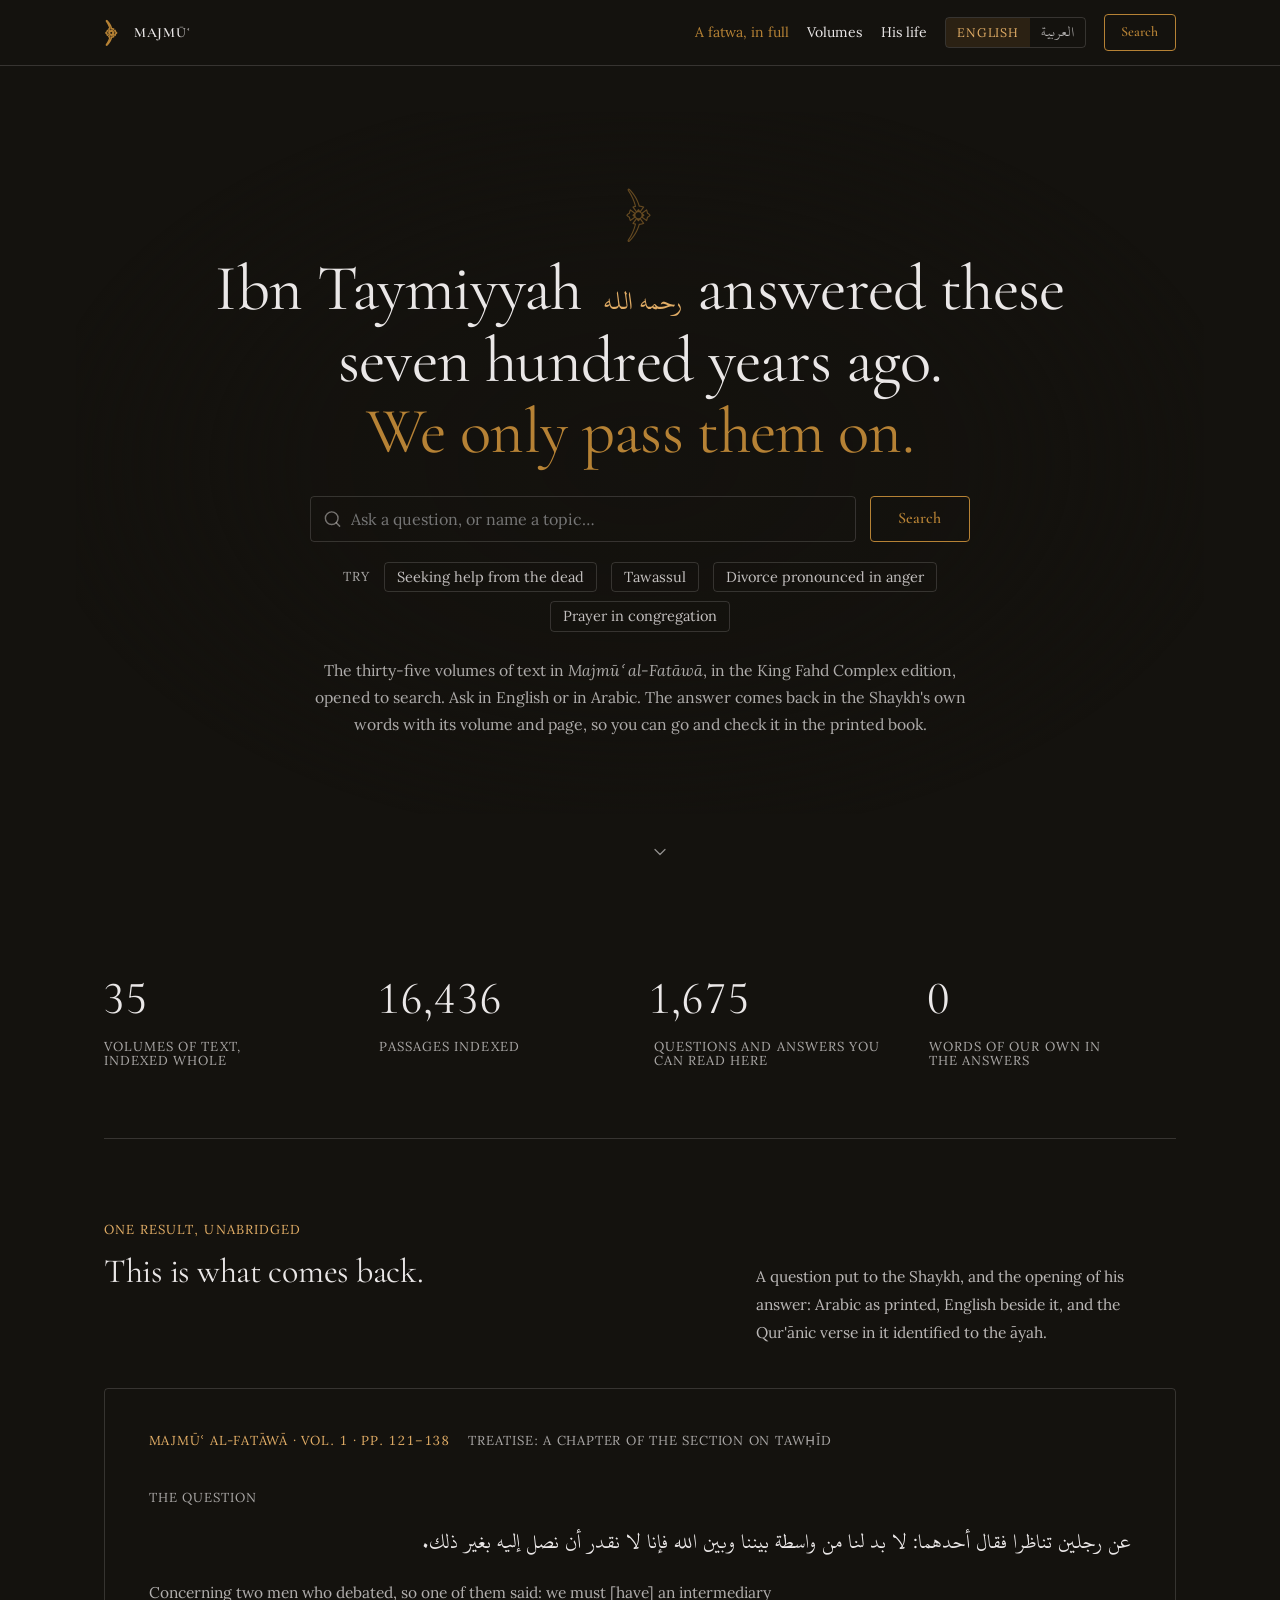
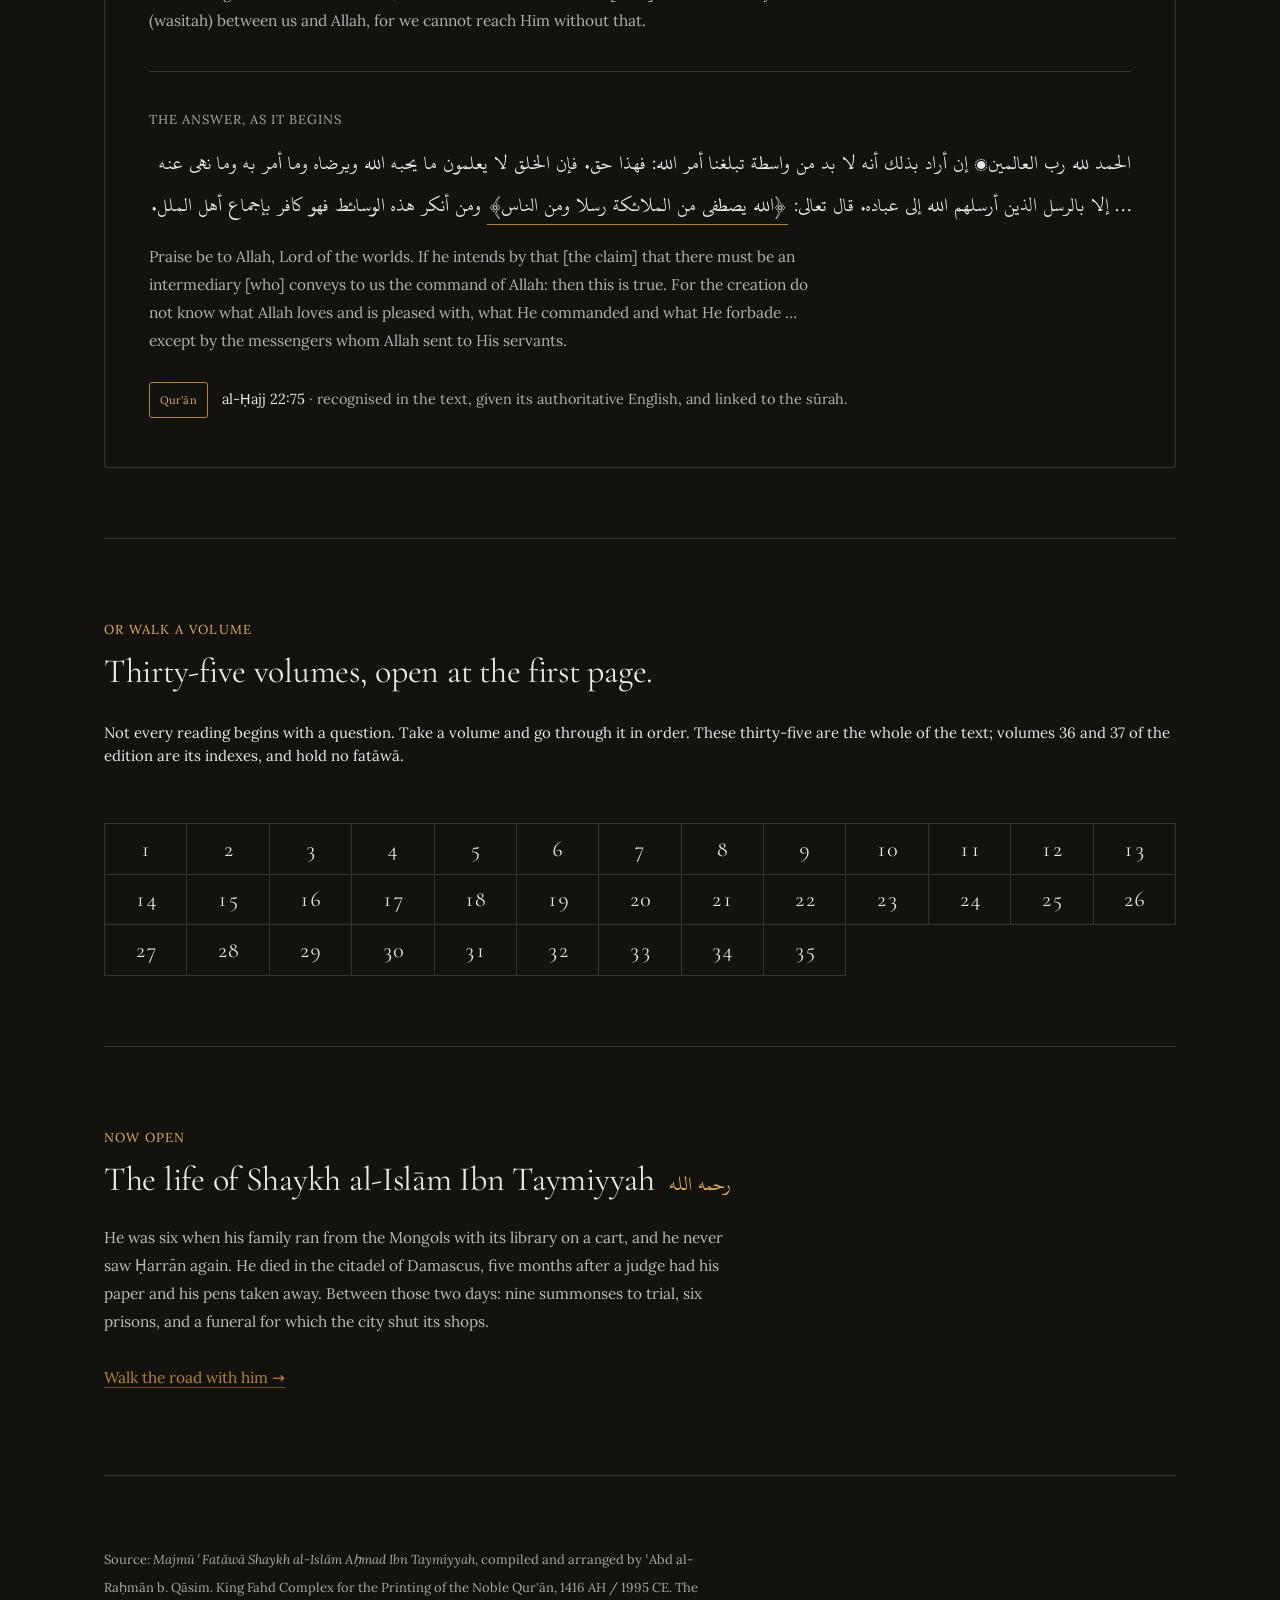
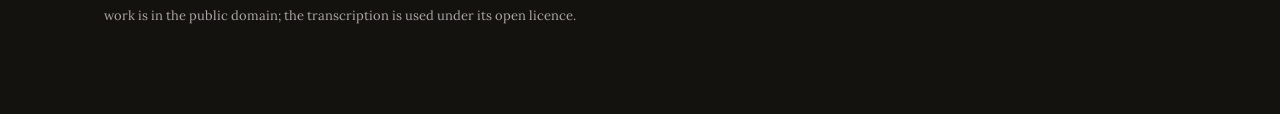
==== web/index.html @ 1db3693b "Stop the Mushaf font turning every number into a verse marker Two things the reader could see, both " ====
<!doctype html>
<html lang="en" dir="ltr">
<head>
<meta charset="utf-8" />
<meta name="viewport" content="width=device-width, initial-scale=1" />
<title>MAJMŪʿ · the fatāwā of Ibn Taymiyyah, searchable</title>
<meta name="description" content="Search the thirty-five volumes of Majmūʿ al-Fatāwā of Shaykh al-Islām Ibn Taymiyyah in Arabic or English. Every passage returned with its volume and page." />
<meta name="theme-color" content="#14120e" />
<link rel="icon" href="favicon.svg" type="image/svg+xml" />
<!-- Fonts are served from this origin: no third-party DNS, TLS or round trip
     on the path to the first word. The three faces that draw first are
     preloaded -- the Arabic among them here, because the ground behind the
     search is set in it. -->
<link rel="preload" href="fonts/lora-latin-400.woff2" as="font" type="font/woff2" crossorigin />
<link rel="preload" href="fonts/cormorant-garamond-latin-400.woff2" as="font" type="font/woff2" crossorigin />
<link rel="preload" href="fonts/amiri-arabic-400.woff2" as="font" type="font/woff2" crossorigin />
<link rel="stylesheet" href="ds/fonts.css?v=1" />
<link rel="stylesheet" href="ds/arabic.css?v=3" />
<link rel="stylesheet" href="ds/classical.css?v=3" />
<style>
/* MAJMŪʿ — landing. Every color, font, radius and shadow comes from the bound
   design system's styles.css; this sheet carries page layout, the 28px reading
   rhythm, the Arabic face and the bilingual switch only. */
:root {
  --leading: 28px;
  --half: 14px;
  --edge: clamp(20px, 5vw, 72px);
  --measure: 58ch;
  --font-arabic: "KFGQPC HAFS Uthmanic Script", "Amiri",
    "Scheherazade New", var(--font-heading), serif;

  /* — the ground, taken from the life page —
     The deep warm near-black his story is told on, with the same two golds:
     #b68235 for anything ruled or filled, and the ramp's 400 step for accent
     text, which is the step the design system's readme names for a dark
     ground. The reading pages stay on paper: a page of Arabic is easier there,
     and this is the one page that is a door rather than a book. */
  --color-bg: #14120e;
  --color-surface: #211d16;
  --color-text: #eae7e7;
  --color-divider: color-mix(in srgb, #eae7e7 16%, transparent);
  --color-accent: #b68235;
  --color-accent-600: #facb8d;
  --color-accent-700: #e1ad66;
  --shadow-sm: 0 1px 2px color-mix(in srgb, #000 40%, transparent);
  --shadow-md: 0 3px 10px color-mix(in srgb, #000 45%, transparent);
  --shadow-lg: 0 12px 32px color-mix(in srgb, #000 55%, transparent);
}
/* 11px accent text on this ground needs the light gold, not the filled one */
.tag-outline { color: var(--color-accent-700); border-color: var(--color-accent); }
html { scroll-behavior: smooth; }
@media (prefers-reduced-motion: reduce) { html { scroll-behavior: auto; } }
body { margin: 0; text-wrap: pretty; }
.wrap { max-width: 1200px; margin: 0 auto; padding: 0 var(--edge); }

/* — bilingual switch: one language paints, the other is removed from the flow.
   Arabic always sets in the Arabic face, in either mode (the specimen's source
   text is Arabic even on the English page). — */
[lang="ar"] { font-family: var(--font-arabic); }
body[data-lang="en"] .ar { display: none; }
body[data-lang="ar"] .en { display: none; }
/* Arabic sets on its own metrics: Amiri's tashkeel needs real leading, and the
   Latin cap/alphabetic trim mis-measures its boxes, so the branch drops both. */
body[data-lang="ar"] .display, body[data-lang="ar"] .split-title,
body[data-lang="ar"] .specimen h2, body[data-lang="ar"] .volumes h2 { letter-spacing: 0; text-box: normal; }
body[data-lang="ar"] .display { line-height: 1.5; }
body[data-lang="ar"] .specimen h2, body[data-lang="ar"] .volumes h2,
body[data-lang="ar"] .split-title { line-height: 1.5; }
body[data-lang="ar"] .hero .sub, body[data-lang="ar"] .life .note,
body[data-lang="ar"] .specimen .aside, body[data-lang="ar"] .fatwa-en,
body[data-lang="ar"] .kicker, body[data-lang="ar"] .stat-label { text-box: normal; }
body[data-lang="ar"] .hero .sub,
body[data-lang="ar"] .life .note, body[data-lang="ar"] .specimen .aside { line-height: 1.85; }
[dir="rtl"] .display,
[dir="rtl"] .stat-num, [dir="rtl"] .stat-num.lead-one { margin-left: 0; margin-right: -0.02em; }

/* — masthead: the component's bar, on the page's text axis — */
.nav { padding-inline: max(var(--edge), calc((100% - 1200px) / 2 + var(--edge))); gap: var(--space-4); }
.nav a { white-space: nowrap; }
.nav a[aria-current='location'] { color: var(--color-accent); }
.nav-brand { display: flex; align-items: baseline; gap: var(--space-3); }
.nav-brand .mark { font-family: var(--font-arabic); font-size: 22px; line-height: 1;
  color: var(--color-accent); }
.nav-brand .name { letter-spacing: 0.06em; }
.nav-spacer { flex: 1; }
.langswitch { display: flex; gap: 0; border: 1px solid var(--color-divider); border-radius: var(--radius-md); overflow: hidden; }
.langswitch button { font-family: var(--font-body); font-size: 12.5px; line-height: 1;
  letter-spacing: 0.06em; text-transform: uppercase; padding: 7px 11px;
  background: transparent; color: color-mix(in srgb, var(--color-text) 70%, transparent);
  border: 0; cursor: pointer; }
.langswitch button[lang="ar"] { font-family: var(--font-arabic); text-transform: none; letter-spacing: 0; font-size: 15px; }
.langswitch button:hover { background: color-mix(in srgb, var(--color-accent) 8%, transparent); color: var(--color-accent-700); }
.langswitch button[aria-pressed="true"] { color: var(--color-accent-700); background: color-mix(in srgb, var(--color-accent) 14%, transparent); }
@media (max-width: 780px) { .nav a { display: none; } }

/* — hairline seams — */
.rule { height: 1px; border: 0; margin: 0; background: var(--color-divider); }

/* — kicker — */
.kicker { display: block; font-size: 13px; line-height: var(--half);
  letter-spacing: 0.08em; text-transform: uppercase; color: var(--color-accent-700);
  font-feature-settings: "tnum" 1; margin: 0 0 calc(var(--leading) - var(--half)); }
body[data-lang="ar"] .kicker { letter-spacing: 0; text-transform: none; font-size: 15px; }

/* — hero — */
.hero { padding: calc(3.5 * var(--leading)) 0 calc(3 * var(--leading)); }
.display {
  font-family: var(--font-heading); font-weight: 400;
  font-size: clamp(42px, 5.6vw, 80px);
  line-height: clamp(45.5px, 6.05vw, 86.5px);
  letter-spacing: -0.01em; margin: 0; margin-left: -0.042em;
  text-box: trim-both cap alphabetic;
}
.display .line { display: block; }
.display .gilt { color: var(--color-accent); } /* the page's one filled gold moment */
.hero .sub { font-size: 17px; line-height: var(--leading); max-width: var(--measure);
  margin: calc(1.75 * var(--leading) - 1cap) 0 0; text-box: trim-both cap alphabetic; }
body[data-lang="ar"] .hero .sub { font-size: 18px; }

/* — the search: the page's one action — */
.seek { margin-top: calc(1.5 * var(--leading)); max-width: 620px; }
.seek form { display: flex; gap: var(--space-3); align-items: stretch; }
.seek .field-wrap { position: relative; flex: 1; display: flex; }
.seek .input { flex: 1; padding-inline-start: 40px; min-height: 46px; font-size: 16px; }
.seek .ico { position: absolute; inset-inline-start: 13px; top: 50%; transform: translateY(-50%);
  color: color-mix(in srgb, var(--color-text) 45%, transparent); pointer-events: none; display: flex; }
.seek .btn { min-height: 46px; padding-inline: var(--space-6); font-size: 16px; flex: none; white-space: nowrap; }
.chips { display: flex; flex-wrap: wrap; gap: var(--space-2) var(--space-3);
  margin-top: var(--leading); align-items: center; }
.chips .lead { font-size: 13px; letter-spacing: 0.08em; text-transform: uppercase;
  color: color-mix(in srgb, var(--color-text) 70%, transparent); }
body[data-lang="ar"] .chips .lead { letter-spacing: 0; text-transform: none; font-size: 15px; }
.chip { font-family: inherit; font-size: 14.5px; line-height: 1; padding: 7px 12px;
  background: transparent; border: 1px solid var(--color-divider); border-radius: var(--radius-md);
  color: color-mix(in srgb, var(--color-text) 82%, transparent); cursor: pointer; }
.chip[lang="ar"] { font-family: var(--font-arabic); font-size: 17px; }
.chip:hover { border-color: var(--color-accent); color: var(--color-accent-700);
  background: color-mix(in srgb, var(--color-accent) 7%, transparent); }
.chip:active { border-color: var(--color-accent-600); }

/* — stats — */
.stats { padding: calc(2.5 * var(--leading)) 0; }
/* Four equal columns, not four columns sized to their own labels and pushed
   apart by what is left over: the figures then start at a regular interval
   instead of drifting with the length of the words under them. */
.stats .grid { display: grid; grid-template-columns: repeat(4, minmax(0, 1fr));
  gap: calc(1.5 * var(--leading)) var(--leading); }
.stat-num { font-family: var(--font-heading); font-weight: 400;
  font-size: clamp(36px, 3.6vw, 52px); line-height: calc(2 * var(--leading));
  /* lnum, and not only tnum. Cormorant Garamond's default figures are
     old-style: the 1 sits at x-height, the 6 climbs and the 4 and 3 hang below
     the baseline, which reads as a set of numerals that cannot agree on a size
     -- and this box is trimmed to the cap height, which those figures never
     reach. Lining figures are what a row of counts wants. tnum stays: it keeps
     the width steady while the figure counts up. */
  font-feature-settings: "lnum" 1, "tnum" 1; color: var(--color-text);
  margin: 0; margin-left: -0.042em; text-box: trim-both cap alphabetic; }
.stat-num.gilt { color: var(--color-accent); }
/* A tabular 1 is centred in a slot as wide as an 8, so it hangs back from the
   margin the others sit on; this pulls it out to meet them. The figures are
   still tabular, so the value the design arrived at for this face at this size
   still holds -- left alone rather than re-guessed. */
.stat-num.lead-one { margin-left: -0.129em; }
.stat-num[lang="ar"] { font-family: var(--font-arabic); }
.stat-label { font-size: 13px; line-height: var(--half); letter-spacing: 0.08em; text-transform: uppercase;
  color: color-mix(in srgb, var(--color-text) 70%, transparent); margin: var(--half) 0 0; }
body[data-lang="ar"] .stat-label { letter-spacing: 0; text-transform: none; font-size: 15px; line-height: var(--leading); }

/* — the specimen: one real fatwa, as the engine returns it — */
.specimen { padding: calc(3 * var(--leading)) 0 calc(2.5 * var(--leading)); }
.specimen-head { display: flex; align-items: baseline; justify-content: space-between; gap: var(--leading); flex-wrap: wrap; }
.specimen h2 { font-family: var(--font-heading); font-weight: 400; font-size: 34px;
  line-height: calc(1.5 * var(--leading)); letter-spacing: -0.008em; margin: 0;
  text-box: trim-both cap alphabetic; }
.specimen .aside { font-size: 15.5px; line-height: var(--leading); max-width: 42ch;
  color: color-mix(in srgb, var(--color-text) 78%, transparent); margin: 0; }
.card.fatwa { margin-top: calc(1.5 * var(--leading)); padding: calc(1.5 * var(--leading)) clamp(20px, 3.4vw, 44px) calc(1.75 * var(--leading)); }
.fatwa-meta { display: flex; flex-wrap: wrap; align-items: center; gap: var(--space-3) var(--space-4);
  font-size: 13px; letter-spacing: 0.06em; text-transform: uppercase;
  font-feature-settings: "tnum" 1;
  color: color-mix(in srgb, var(--color-text) 70%, transparent); }
body[data-lang="ar"] .fatwa-meta { letter-spacing: 0; text-transform: none; font-size: 15px; }
.fatwa-meta .cite { color: var(--color-accent-700); }
.fatwa-block { margin-top: var(--leading); }
.fatwa-label { display: block; font-size: 13px; letter-spacing: 0.08em; text-transform: uppercase;
  color: color-mix(in srgb, var(--color-text) 70%, transparent); margin-bottom: var(--half); }
body[data-lang="ar"] .fatwa-label { letter-spacing: 0; text-transform: none; font-size: 15px; }
.fatwa-ar { font-family: var(--font-arabic); font-size: 22px; line-height: calc(1.5 * var(--leading));
  margin: 0; direction: rtl; text-align: right; color: var(--color-text); }
.fatwa-ar.answer { font-size: 20px; }
.fatwa-en { font-size: 15.5px; line-height: var(--leading); margin: var(--half) 0 0;
  color: color-mix(in srgb, var(--color-text) 74%, transparent); max-width: 66ch; }
.fatwa-sep { height: 1px; border: 0; margin: var(--leading) 0 0; background: var(--color-divider); }
.ayah { border-bottom: 1px solid var(--color-accent); }
.ayah-note { display: flex; flex-wrap: wrap; gap: var(--space-2) var(--space-3); align-items: baseline;
  margin-top: var(--leading); font-size: 14.5px; line-height: var(--leading);
  color: color-mix(in srgb, var(--color-text) 74%, transparent); }
.ayah-note .tag { flex: none; }
.ayah-note em { font-style: normal; color: var(--color-text); }

/* — the volume lattice: an index page, drawn in hairlines — */
.volumes { padding: calc(3 * var(--leading)) 0 calc(2.5 * var(--leading)); }
.volumes h2 { font-family: var(--font-heading); font-weight: 400; font-size: 34px;
  line-height: calc(1.5 * var(--leading)); letter-spacing: -0.008em; margin: 0;
  text-box: trim-both cap alphabetic; }
.vol-grid { display: grid; grid-template-columns: repeat(auto-fill, minmax(78px, 1fr));
  margin-top: calc(1.5 * var(--leading));
  border-top: 1px solid var(--color-divider);
  border-inline-start: 1px solid var(--color-divider); }
.vol { display: flex; align-items: center; justify-content: center;
  font-family: var(--font-heading); font-weight: 400; font-size: 22px; line-height: 1;
  font-feature-settings: "tnum" 1; padding: var(--space-3) 8px;
  background: transparent; border: 0; cursor: pointer; color: var(--color-text);
  text-decoration: none;
  border-inline-end: 1px solid var(--color-divider);
  border-bottom: 1px solid var(--color-divider); }
.vol[lang="ar"], .vol .ar { font-family: var(--font-arabic); }
.vol:hover { background: color-mix(in srgb, var(--color-accent) 9%, transparent); color: var(--color-accent-700); }
.vol:active { background: color-mix(in srgb, var(--color-accent) 16%, transparent); }

/* — the life, held open — */
.life { padding: calc(3 * var(--leading)) 0 calc(3 * var(--leading)); }
.split-title { font-family: var(--font-heading); font-weight: 400; font-size: 34px;
  line-height: calc(1.5 * var(--leading)); letter-spacing: -0.008em; margin: 0;
  text-box: trim-both cap alphabetic; }
.life .note { font-size: 15.5px; line-height: var(--leading); max-width: 62ch;
  color: color-mix(in srgb, var(--color-text) 78%, transparent);
  margin: calc(var(--leading) - 1cap) 0 0; text-box: trim-both cap alphabetic; }
body[data-lang="ar"] .life .note { font-size: 17px; }
.life .note.go { margin-top: var(--leading); }
.life .note.go a { text-decoration: none; border-bottom: 1px solid color-mix(in srgb, var(--color-accent) 55%, transparent); }
.life .note.go a:hover { border-bottom-color: var(--color-accent); }

/* The honorific after his name, set in the Arabic face and held back from the
   name by a word space, so it reads as said rather than as part of the title.
   Isolated: it is a right-to-left run inside a left-to-right line, and without
   this the bidi algorithm can drag the words around it out of order. */
.honorific { font-family: var(--font-arabic); font-size: 0.62em;
  color: var(--color-accent-700); white-space: nowrap;
  margin-inline-start: 0.3em; unicode-bidi: isolate; }
/* smaller against the display, where 0.62em would out-shout the name it honours.
   The Arabic headline says it in its own words, so it needs none of this. */
.display .honorific { font-size: 0.42em; }

/* — close — */
footer { padding: calc(2.5 * var(--leading)) 0 calc(3 * var(--leading)); font-size: 13px; line-height: var(--leading);
  color: color-mix(in srgb, var(--color-text) 70%, transparent); }
footer .edition { display: block; max-width: 78ch; }
footer .edition + .edition { margin-top: var(--half); }
footer [lang="ar"] { font-size: 15px; }

/* — responsive collapse — */
@media (max-width: 720px) {
  .hero { padding-top: calc(2 * var(--leading)); }
  .vol-grid { grid-template-columns: repeat(auto-fill, minmax(60px, 1fr)); }
  .stats .grid { grid-template-columns: repeat(2, 1fr); justify-content: start; }
  .seek form { flex-wrap: wrap; }
  .seek .btn { flex: 1; }
  .fatwa-ar { font-size: 20px; }
}

/* ── implementation additions ─────────────────────────────────────────────
   Everything above is the design as handed off. Below: only what a live site
   needs that a prototype does not — a skip link, the volumes that have no
   fatwa in the data yet, the figures arriving from stats.json, and the night
   ground. All of it draws on the design system's own tokens and ramps. */

.skip { position: absolute; inset-inline-start: -9999px; top: var(--space-2); z-index: 20;
  padding: var(--space-2) var(--space-3); border: 1px solid var(--color-accent);
  border-radius: var(--radius-md); background: var(--color-bg); color: var(--color-accent-700);
  font-size: 14px; text-decoration: none; }
.skip:focus { inset-inline-start: var(--space-4); }

/* a volume the extraction has not reached: still a door, drawn quieter */
.vol[data-empty] { color: color-mix(in srgb, var(--color-text) 38%, transparent); }
.vol[data-empty]:hover { color: var(--color-accent-700); }

/* the figures hold their type slot while stats.json is in flight */
.stat-num[data-pending] { color: color-mix(in srgb, var(--color-text) 22%, transparent); }

/* ── the beacon: the page opens on one question and the room to ask it ─────
   A full screen, the search in the middle of it, and behind that his own
   sentences drifting up out of the dark. The masthead is the only thing above
   the fold besides. */

.beacon {
  position: relative; isolation: isolate; overflow: hidden;
  min-height: calc(100vh - var(--navh, 66px));
  min-height: calc(100svh - var(--navh, 66px));
  padding: clamp(14px, 2.6vh, 56px) var(--edge) clamp(46px, 7vh, 98px);
  display: grid; place-items: center; text-align: center;
}
.beacon-core { position: relative; z-index: 2; width: 100%; max-width: 940px;
  display: flex; flex-direction: column; align-items: center; }
/* the ground is beautiful and the search has to stay legible over it: a pool
   of the page's own colour, no new tone, fading out well before any edge */
.beacon-core::before {
  content: ""; position: absolute; inset: -14% -10%; z-index: -1; pointer-events: none;
  background: radial-gradient(ellipse at center,
    color-mix(in srgb, var(--color-bg) 94%, transparent) 0%,
    color-mix(in srgb, var(--color-bg) 78%, transparent) 42%,
    transparent 76%);
}
/* The whole composition is sized on the shorter of the two axes, so it is one
   screen on a laptop as well as on a monitor and the cue at the foot is never
   pushed under the fold. The life page's overture does the same. */
.beacon-mark { font-family: var(--font-arabic);
  font-size: clamp(22px, min(4.4vw, 5.2vh), 52px);
  line-height: 1; color: var(--color-accent); opacity: .5;
  animation: breathe 7s ease-in-out infinite; }
@keyframes breathe { 0%, 100% { opacity: .32 } 50% { opacity: .7 } }

.beacon .display { margin-left: 0; margin-top: clamp(8px, 2vh, 35px);
  font-size: clamp(28px, min(6.2vw, 7.2vh), 88px); line-height: 1.1; }
.beacon .sub { margin-inline: auto; max-width: 68ch;
  margin-top: clamp(14px, 2.8vh, 42px);
  font-size: clamp(14px, 1.75vh, 16px); line-height: 1.7;
  color: color-mix(in srgb, var(--color-text) 72%, transparent); }
.beacon .seek { margin-inline: auto; width: 100%; max-width: 660px;
  margin-top: clamp(16px, 3.2vh, 46px); }
.beacon .chips { justify-content: center; margin-top: clamp(12px, 2.2vh, 28px); }

/* — his sentences, rising — */
.rising { position: absolute; inset: 0; z-index: 1; overflow: hidden; pointer-events: none; }
.rising.is-out .rise { animation-play-state: paused; }
.rise {
  position: absolute; top: 0; right: var(--x, 10%);
  white-space: nowrap; font-family: var(--font-arabic);
  color: var(--color-text); opacity: 0;
  will-change: transform, opacity;
  animation: rise var(--dur, 48s) linear var(--delay, 0s) infinite;
}
/* the two marks the reading pages use, so scripture is legible as scripture
   even at a tenth of an opacity */
.rise .ayah { color: var(--color-accent-700); border-bottom-color: var(--color-accent-700); }
.narr { border-bottom: 1px dashed color-mix(in srgb, var(--color-text) 45%, transparent); }
@keyframes rise {
  0%   { transform: translate3d(0, 94vh, 0); opacity: 0; }
  10%  { opacity: var(--op, .1); }
  86%  { opacity: var(--op, .1); }
  100% { transform: translate3d(var(--drift, 0px), -26vh, 0); opacity: 0; }
}

.cue { position: absolute; z-index: 2; left: 50%; bottom: var(--leading);
  display: grid; place-items: center; width: 40px; height: 40px;
  color: color-mix(in srgb, var(--color-text) 58%, transparent);
  text-decoration: none; animation: nudge 2.8s ease-in-out infinite; }
.cue:hover { color: var(--color-accent-700); }
@keyframes nudge {
  0%, 100% { transform: translate(-50%, 0) }
  50%      { transform: translate(-50%, 7px) }
}

@media (max-width: 720px) {
  .beacon { padding-bottom: calc(4 * var(--leading)); }
  .beacon .display { font-size: clamp(32px, 8.4vw, 46px); line-height: 1.1; }
}

/* Asked to stop, it stops. The sentences are still there, at rest down the
   ground, and the page still shows what it is made of. */
@media (prefers-reduced-motion: reduce) {
  .beacon-mark, .cue { animation: none; }
  .rise { animation: none; transform: none; }
  .rise--still { opacity: var(--op, .1); }
}
</style>
</head>
<body data-lang="en">
<a class="skip" href="#seek"><span class="en">Skip to the search</span><span class="ar" lang="ar">تخطَّ إلى البحث</span></a>
<nav class="nav">
  <a class="nav-brand" href="index.html" style="text-decoration: none; color: inherit;">
    <span class="mark" aria-hidden="true">﴿</span>
    <span class="name en">MAJMŪʿ</span>
    <span class="name ar" lang="ar">المجموع</span>
  </a>
  <span class="nav-spacer"></span>
  <a href="#specimen" aria-current="location"><span class="en">A fatwa, in full</span><span class="ar" lang="ar">فتوى كاملة</span></a>
  <a href="#volumes"><span class="en">Volumes</span><span class="ar" lang="ar">المجلدات</span></a>
  <a href="life.html"><span class="en">His life</span><span class="ar" lang="ar">سيرته</span></a>
  <div class="langswitch" role="group" aria-label="Language / اللغة">
    <button type="button" data-lang-btn="en" aria-pressed="true">English</button>
    <button type="button" data-lang-btn="ar" lang="ar" aria-pressed="false">العربية</button>
  </div>
  <button type="button" class="btn btn-primary" data-seek-focus>
    <span class="en">Search</span><span class="ar" lang="ar">ابحث</span>
  </button>
</nav>

<header class="hero beacon">
  <!-- Sentences of Majmūʿ al-Fatāwā, drifting up. Cut whole out of the corpus
       by scripts/build_web_data.py and marked as the reading pages mark them:
       a Qur'ānic quotation ruled in gold, words quoted but not identified on a
       broken rule. Decoration would have been easier and would have meant
       nothing. -->
  <div class="rising" data-rising aria-hidden="true"></div>

  <div class="beacon-core">
    <span class="beacon-mark" aria-hidden="true">﴿</span>
    <h1 class="display">
      <span class="en">
        <span class="line">Ibn Taymiyyah <span class="honorific" lang="ar">رحمه الله</span> answered these</span>
        <span class="line">seven hundred years ago.</span>
        <span class="line gilt">We only pass them on.</span>
      </span>
      <span class="ar" lang="ar">
        <span class="line">أجاب شيخ الإسلام ابن تيمية رحمه الله</span>
        <span class="line">عن هذه المسائل قبل سبعة قرون،</span>
        <span class="line gilt">وإنما ننقلها كما كتبها.</span>
      </span>
    </h1>
    <div class="seek" id="seek">
      <form action="search.html" method="get" role="search" autocomplete="off">
        <div class="field-wrap">
          <span class="ico" aria-hidden="true">
            <svg width="19" height="19" viewBox="0 0 24 24" fill="none" stroke="currentColor" stroke-width="1.8" stroke-linecap="round" stroke-linejoin="round"><circle cx="11" cy="11" r="8"></circle><path d="m21 21-4.3-4.3"></path></svg>
          </span>
          <input class="input" type="search" name="q" id="q" spellcheck="false"
                 placeholder="Ask a question, or name a topic…" aria-label="Search the fatāwā" />
        </div>
        <button type="submit" class="btn btn-primary">
          <span class="en">Search</span><span class="ar" lang="ar">ابحث</span>
        </button>
      </form>
      <div class="chips" aria-label="Suggested topics">
        <span class="lead en">Try</span>
        <span class="lead ar" lang="ar">جرِّب</span>
        <button type="button" class="chip en">Seeking help from the dead</button>
        <button type="button" class="chip en">Tawassul</button>
        <button type="button" class="chip en">Divorce pronounced in anger</button>
        <button type="button" class="chip en">Prayer in congregation</button>
        <button type="button" class="chip ar" lang="ar">الاستغاثة بغير الله</button>
        <button type="button" class="chip ar" lang="ar">التوسل</button>
        <button type="button" class="chip ar" lang="ar">الطلاق في الغضب</button>
        <button type="button" class="chip ar" lang="ar">صلاة الجماعة</button>
      </div>
    </div>

    <!-- Under the box, not over it: the headline says why, the box is the
         thing to do, and this says what you get back. -->
    <p class="sub en">The thirty-five volumes of text in <em>Majmūʿ al-Fatāwā</em>, in the King Fahd Complex edition, opened to search. Ask in English or in Arabic. The answer comes back in the Shaykh's own words with its volume and page, so you can go and check it in the printed book.</p>
    <p class="sub ar" lang="ar">خمسة وثلاثون مجلداً هي متن «مجموع الفتاوى»، بطبعة مجمع الملك فهد، مفتوحةٌ للبحث. اسأل بالعربية أو بالإنجليزية، فيأتيك الجواب بلفظ الشيخ نفسه، مقروناً بمجلده وصفحته، لتراجعه في المطبوع.</p>
  </div>

  <a class="cue" href="#corpus" aria-label="Read on / تابع القراءة">
    <svg width="20" height="20" viewBox="0 0 24 24" fill="none" stroke="currentColor" stroke-width="1.5" stroke-linecap="round" stroke-linejoin="round" aria-hidden="true"><path d="M6 9l6 6 6-6"></path></svg>
  </a>
</header>

<div class="wrap">

  <section class="stats" id="corpus" aria-label="The corpus">
    <div class="grid">
      <div>
        <p class="stat-num en" data-stat="corpusVolumes">35</p><p class="stat-num ar" lang="ar" data-stat="corpusVolumes">٣٥</p>
        <p class="stat-label en">Volumes of text, indexed whole</p>
        <p class="stat-label ar" lang="ar">مجلداً من المتن، مفهرسةً كاملة</p>
      </div>
      <div>
        <p class="stat-num en" data-stat="corpusPassages">16,436</p><p class="stat-num ar" lang="ar" data-stat="corpusPassages">١٦٤٣٦</p>
        <p class="stat-label en">Passages indexed</p>
        <p class="stat-label ar" lang="ar">موضعاً مفهرساً</p>
      </div>
      <div>
        <p class="stat-num lead-one en" data-stat="translated">1,675</p><p class="stat-num ar" lang="ar" data-stat="translated">١٦٧٥</p>
        <p class="stat-label en">Questions and answers you can read here</p>
        <p class="stat-label ar" lang="ar">مسألةً وجواباً تُقرأ هنا</p>
      </div>
      <div>
        <p class="stat-num en">0</p><p class="stat-num ar" lang="ar">٠</p>
        <p class="stat-label en">Words of our own in the answers</p>
        <p class="stat-label ar" lang="ar">كلمةً من عندنا في الأجوبة</p>
      </div>
    </div>
  </section>

  <hr class="rule" />

  <section class="specimen" id="specimen">
    <span class="kicker en">One result, unabridged</span>
    <span class="kicker ar" lang="ar">نتيجةٌ واحدة، بتمامها</span>
    <div class="specimen-head">
      <h2 class="en">This is what comes back.</h2>
      <h2 class="ar" lang="ar">هذا هو الذي يأتيك.</h2>
      <p class="aside en">A question put to the Shaykh, and the opening of his answer: Arabic as printed, English beside it, and the Qur'ānic verse in it identified to the āyah.</p>
      <p class="aside ar" lang="ar">مسألةٌ رُفعت إلى الشيخ، وأول جوابه: العربية كما طُبعت، والإنجليزية إلى جانبها، والآية التي فيه معزوَّةٌ إلى موضعها.</p>
    </div>

    <article class="card fatwa">
      <div class="fatwa-meta">
        <span class="cite en">Majmūʿ al-Fatāwā · vol. 1 · pp. 121–138</span>
        <span class="cite ar" lang="ar">مجموع الفتاوى · المجلد ١ · ص ١٢١–١٣٨</span>
        <span class="en">Treatise: a chapter of the section on tawḥīd</span>
        <span class="ar" lang="ar">الرسالة: فصل</span>
      </div>

      <div class="fatwa-block">
        <span class="fatwa-label en">The question</span>
        <span class="fatwa-label ar" lang="ar">السؤال</span>
        <p class="fatwa-ar" lang="ar">عن رجلين تناظرا فقال أحدهما: لا بد لنا من واسطة بيننا وبين الله فإنا لا نقدر أن نصل إليه بغير ذلك.</p>
        <p class="fatwa-en en">Concerning two men who debated, so one of them said: we must [have] an intermediary (wasitah) between us and Allah, for we cannot reach Him without that.</p>
      </div>

      <hr class="fatwa-sep" />

      <div class="fatwa-block">
        <span class="fatwa-label en">The answer, as it begins</span>
        <span class="fatwa-label ar" lang="ar">أول الجواب</span>
        <p class="fatwa-ar answer" lang="ar">الحمد لله رب العالمين، إن أراد بذلك أنه لا بد من واسطة تبلغنا أمر الله: فهذا حق. فإن الخلق لا يعلمون ما يحبه الله ويرضاه وما أمر به وما نهى عنه … إلا بالرسل الذين أرسلهم الله إلى عباده. قال تعالى: <span class="ayah">﴿الله يصطفي من الملائكة رسلا ومن الناس﴾</span> ومن أنكر هذه الوسائط فهو كافر بإجماع أهل الملل.</p>
        <p class="fatwa-en en">Praise be to Allah, Lord of the worlds. If he intends by that [the claim] that there must be an intermediary [who] conveys to us the command of Allah: then this is true. For the creation do not know what Allah loves and is pleased with, what He commanded and what He forbade … except by the messengers whom Allah sent to His servants.</p>
        <div class="ayah-note">
          <span class="tag tag-outline"><span class="en">Qur'ān</span><span class="ar" lang="ar">قرآن</span></span>
          <span class="en"><em>al-Ḥajj 22:75</em> · recognised in the text, given its authoritative English, and linked to the sūrah.</span>
          <span class="ar" lang="ar"><em>الحج ٧٥</em> · عُرفت في النص، وأُثبتت ترجمتها المعتمدة، ووُصلت بسورتها.</span>
        </div>
      </div>
    </article>
  </section>

  <hr class="rule" />

  <section class="volumes" id="volumes">
    <span class="kicker en">Or walk a volume</span>
    <span class="kicker ar" lang="ar">أو طالِع مجلداً</span>
    <div class="specimen-head">
      <h2 class="en">Thirty-five volumes, open at the first page.</h2>
      <h2 class="ar" lang="ar">خمسة وثلاثون مجلداً، مفتوحةٌ من أولها.</h2>
      <p class="aside en">Not every reading begins with a question. Take a volume and go through it in order. These thirty-five are the whole of the text; volumes 36 and 37 of the edition are its indexes, and hold no fatāwā.</p>
      <p class="aside ar" lang="ar">وليست كل قراءةٍ تبدأ بسؤال. فخُذ مجلداً وامضِ فيه على ترتيبه. وهذه الخمسة والثلاثون هي المتن كله؛ وأما المجلدان السادس والثلاثون والسابع والثلاثون من الطبعة ففهارسها، ليس فيهما فتاوى.</p>
    </div>
    <div class="vol-grid" id="volGrid" role="group" aria-label="Volumes 1 to 35"></div>
  </section>

  <hr class="rule" />

  <!-- An invitation, not a contents page: what is on the life page belongs on
       the life page, and saying it twice only spends the reader's attention
       before they get there. -->
  <section class="life" id="life">
    <span class="kicker en">Now open</span>
    <span class="kicker ar" lang="ar">مفتوحةٌ الآن</span>
    <h2 class="split-title en">The life of Shaykh al-Islām Ibn Taymiyyah <span class="honorific" lang="ar">رحمه الله</span></h2>
    <h2 class="split-title ar" lang="ar">سيرة شيخ الإسلام ابن تيمية <span class="honorific">رحمه الله</span></h2>
    <p class="note en">He was six when his family ran from the Mongols with its library on a cart, and he never saw Ḥarrān again. He died in the citadel of Damascus, five months after a judge had his paper and his pens taken away. Between those two days: nine summonses to trial, six prisons, and a funeral for which the city shut its shops.</p>
    <p class="note ar" lang="ar">كان في السادسة يوم فرّ أهله من التتار يجرّون كتبهم، فما رأى حرّان بعدها. ومات في قلعة دمشق، بعد خمسة أشهر من منع القاضي عنه الورق والقلم. وبين اليومين تسعُ استدعاءات إلى المحاكمة، وستُّ حبسات، وجنازةٌ أغلقت لها المدينة أسواقها.</p>
    <p class="note go en"><a href="life.html">Walk the road with him →</a></p>
    <p class="note go ar" lang="ar"><a href="life.html">امضِ معه في الطريق ←</a></p>
  </section>

  <hr class="rule" />

  <!-- The page used to close on two more sections: "Not one ruling here is
       ours", and a second search box under "Begin with a question". Both said
       again what the hero, the stats and the footer already say, so the page
       now ends on the life and its source. -->
  <footer>
    <span class="edition en">Source: <em>Majmūʿ Fatāwā Shaykh al-Islām Aḥmad Ibn Taymiyyah</em>, compiled and arranged by ʿAbd al-Raḥmān b. Qāsim. King Fahd Complex for the Printing of the Noble Qur'ān, 1416 AH / 1995 CE. The work is in the public domain; the transcription is used under its open licence.</span>
    <span class="edition ar" lang="ar">المصدر: مجموع فتاوى شيخ الإسلام أحمد بن تيمية، جمع وترتيب عبد الرحمن بن قاسم. مطبوع مجمع الملك فهد لطباعة المصحف الشريف (١٤١٦هـ / ١٩٩٥م). والكتاب في الملك العام، والنسخة المحرَّرة مستعملةٌ بموجب رخصتها المفتوحة.</span>
  </footer>
</div>
<script src="home.js?v=1"></script>
</body>
</html>
---- web/ds/fonts.css ----
/* Vendored from Google Fonts by scripts/fetch_fonts.py -- do not hand-edit.
   Served from this origin so no page waits on a third party to draw its
   text. Only the faces the site sets are here; see the script. */

@font-face {
  font-family: 'Amiri';
  font-style: normal;
  font-weight: 400;
  font-display: swap;
  src: url('../fonts/amiri-arabic-400.woff2') format('woff2');
  unicode-range: U+0600-06FF, U+0750-077F, U+0870-088E, U+0890-0891, U+0897-08E1, U+08E3-08FF, U+200C-200E, U+2010-2011, U+204F, U+2E41, U+FB50-FDFF, U+FE70-FE74, U+FE76-FEFC, U+102E0-102FB, U+10E60-10E7E, U+10EC2-10EC4, U+10EFC-10EFF, U+1EE00-1EE03, U+1EE05-1EE1F, U+1EE21-1EE22, U+1EE24, U+1EE27, U+1EE29-1EE32, U+1EE34-1EE37, U+1EE39, U+1EE3B, U+1EE42, U+1EE47, U+1EE49, U+1EE4B, U+1EE4D-1EE4F, U+1EE51-1EE52, U+1EE54, U+1EE57, U+1EE59, U+1EE5B, U+1EE5D, U+1EE5F, U+1EE61-1EE62, U+1EE64, U+1EE67-1EE6A, U+1EE6C-1EE72, U+1EE74-1EE77, U+1EE79-1EE7C, U+1EE7E, U+1EE80-1EE89, U+1EE8B-1EE9B, U+1EEA1-1EEA3, U+1EEA5-1EEA9, U+1EEAB-1EEBB, U+1EEF0-1EEF1;
}

@font-face {
  font-family: 'Amiri';
  font-style: normal;
  font-weight: 400;
  font-display: swap;
  src: url('../fonts/amiri-latin-ext-400.woff2') format('woff2');
  unicode-range: U+0100-02BA, U+02BD-02C5, U+02C7-02CC, U+02CE-02D7, U+02DD-02FF, U+0304, U+0308, U+0329, U+1D00-1DBF, U+1E00-1E9F, U+1EF2-1EFF, U+2020, U+20A0-20AB, U+20AD-20C0, U+2113, U+2C60-2C7F, U+A720-A7FF;
}

@font-face {
  font-family: 'Amiri';
  font-style: normal;
  font-weight: 400;
  font-display: swap;
  src: url('../fonts/amiri-latin-400.woff2') format('woff2');
  unicode-range: U+0000-00FF, U+0131, U+0152-0153, U+02BB-02BC, U+02C6, U+02DA, U+02DC, U+0304, U+0308, U+0329, U+2000-206F, U+20AC, U+2122, U+2191, U+2193, U+2212, U+2215, U+FEFF, U+FFFD;
}

@font-face {
  font-family: 'Cormorant Garamond';
  font-style: normal;
  font-weight: 400;
  font-display: swap;
  src: url('../fonts/cormorant-garamond-latin-ext-400.woff2') format('woff2');
  unicode-range: U+0100-02BA, U+02BD-02C5, U+02C7-02CC, U+02CE-02D7, U+02DD-02FF, U+0304, U+0308, U+0329, U+1D00-1DBF, U+1E00-1E9F, U+1EF2-1EFF, U+2020, U+20A0-20AB, U+20AD-20C0, U+2113, U+2C60-2C7F, U+A720-A7FF;
}

@font-face {
  font-family: 'Cormorant Garamond';
  font-style: normal;
  font-weight: 400;
  font-display: swap;
  src: url('../fonts/cormorant-garamond-latin-400.woff2') format('woff2');
  unicode-range: U+0000-00FF, U+0131, U+0152-0153, U+02BB-02BC, U+02C6, U+02DA, U+02DC, U+0304, U+0308, U+0329, U+2000-206F, U+20AC, U+2122, U+2191, U+2193, U+2212, U+2215, U+FEFF, U+FFFD;
}

@font-face {
  font-family: 'Cormorant Garamond';
  font-style: normal;
  font-weight: 600;
  font-display: swap;
  src: url('../fonts/cormorant-garamond-latin-ext-600.woff2') format('woff2');
  unicode-range: U+0100-02BA, U+02BD-02C5, U+02C7-02CC, U+02CE-02D7, U+02DD-02FF, U+0304, U+0308, U+0329, U+1D00-1DBF, U+1E00-1E9F, U+1EF2-1EFF, U+2020, U+20A0-20AB, U+20AD-20C0, U+2113, U+2C60-2C7F, U+A720-A7FF;
}

@font-face {
  font-family: 'Cormorant Garamond';
  font-style: normal;
  font-weight: 600;
  font-display: swap;
  src: url('../fonts/cormorant-garamond-latin-600.woff2') format('woff2');
  unicode-range: U+0000-00FF, U+0131, U+0152-0153, U+02BB-02BC, U+02C6, U+02DA, U+02DC, U+0304, U+0308, U+0329, U+2000-206F, U+20AC, U+2122, U+2191, U+2193, U+2212, U+2215, U+FEFF, U+FFFD;
}

@font-face {
  font-family: 'Lora';
  font-style: italic;
  font-weight: 400;
  font-display: swap;
  src: url('../fonts/lora-latin-ext-400-italic.woff2') format('woff2');
  unicode-range: U+0100-02BA, U+02BD-02C5, U+02C7-02CC, U+02CE-02D7, U+02DD-02FF, U+0304, U+0308, U+0329, U+1D00-1DBF, U+1E00-1E9F, U+1EF2-1EFF, U+2020, U+20A0-20AB, U+20AD-20C0, U+2113, U+2C60-2C7F, U+A720-A7FF;
}

@font-face {
  font-family: 'Lora';
  font-style: italic;
  font-weight: 400;
  font-display: swap;
  src: url('../fonts/lora-latin-400-italic.woff2') format('woff2');
  unicode-range: U+0000-00FF, U+0131, U+0152-0153, U+02BB-02BC, U+02C6, U+02DA, U+02DC, U+0304, U+0308, U+0329, U+2000-206F, U+20AC, U+2122, U+2191, U+2193, U+2212, U+2215, U+FEFF, U+FFFD;
}

@font-face {
  font-family: 'Lora';
  font-style: normal;
  font-weight: 400;
  font-display: swap;
  src: url('../fonts/lora-latin-ext-400.woff2') format('woff2');
  unicode-range: U+0100-02BA, U+02BD-02C5, U+02C7-02CC, U+02CE-02D7, U+02DD-02FF, U+0304, U+0308, U+0329, U+1D00-1DBF, U+1E00-1E9F, U+1EF2-1EFF, U+2020, U+20A0-20AB, U+20AD-20C0, U+2113, U+2C60-2C7F, U+A720-A7FF;
}

@font-face {
  font-family: 'Lora';
  font-style: normal;
  font-weight: 400;
  font-display: swap;
  src: url('../fonts/lora-latin-400.woff2') format('woff2');
  unicode-range: U+0000-00FF, U+0131, U+0152-0153, U+02BB-02BC, U+02C6, U+02DA, U+02DC, U+0304, U+0308, U+0329, U+2000-206F, U+20AC, U+2122, U+2191, U+2193, U+2212, U+2215, U+FEFF, U+FFFD;
}

@font-face {
  font-family: 'Lora';
  font-style: normal;
  font-weight: 600;
  font-display: swap;
  src: url('../fonts/lora-latin-ext-600.woff2') format('woff2');
  unicode-range: U+0100-02BA, U+02BD-02C5, U+02C7-02CC, U+02CE-02D7, U+02DD-02FF, U+0304, U+0308, U+0329, U+1D00-1DBF, U+1E00-1E9F, U+1EF2-1EFF, U+2020, U+20A0-20AB, U+20AD-20C0, U+2113, U+2C60-2C7F, U+A720-A7FF;
}

@font-face {
  font-family: 'Lora';
  font-style: normal;
  font-weight: 600;
  font-display: swap;
  src: url('../fonts/lora-latin-600.woff2') format('woff2');
  unicode-range: U+0000-00FF, U+0131, U+0152-0153, U+02BB-02BC, U+02C6, U+02DA, U+02DC, U+0304, U+0308, U+0329, U+2000-206F, U+20AC, U+2122, U+2191, U+2193, U+2212, U+2215, U+FEFF, U+FFFD;
}
---- web/ds/arabic.css ----
/* The Arabic face.
 *
 * KFGQPC HAFS Uthmanic Script, from the King Fahd Glorious Qur'an Printing
 * Complex -- the house that set the edition this corpus is transcribed from,
 * so its Arabic is set in the type it was printed in. Uthman Taha's hand.
 *
 * This is the Complex's *Unicode text* font, which matters: their other fonts
 * are page-by-page, 604 separate files with one glyph per word of one Mushaf
 * page, addressed through private-use codepoints. Those can set the Mushaf and
 * nothing else. This one sets ordinary Arabic.
 *
 * Fetched, not committed by hand: scripts/fetch_arabic_font.py. It is only 105
 * KB as woff2, and there is one weight -- the Complex draws no bold, so bold
 * Arabic is synthesised by the browser, which is what it did before this font
 * arrived.
 *
 * The font carries no precomposed alef madda, because the Mushaf writes آ as an
 * alef plus a combining madda. Every HarfBuzz browser decomposes it and renders
 * it correctly; anywhere else it falls through to Amiri for that one character.
 * See the script's header -- a precomposed glyph was tried and is a bad idea.
 */
@font-face {
  font-family: "KFGQPC HAFS Uthmanic Script";
  font-style: normal;
  font-weight: 400;
  font-display: swap;
  src: url("../fonts/kfgqpc-hafs.woff2") format("woff2");

  /* Letters only -- deliberately NOT the digits.
   *
   * This is a Mushaf font, so it draws an Arabic-Indic numeral the way a Mushaf
   * does: as the ornamental medallion that closes an ayah. It carries 286 of
   * them as ligatures, one per verse number, so ٣٥ is not "35" but the roundel
   * you would see at the end of verse thirty-five. Left in the stack it turned
   * every volume, page and count on the site into verse markers, and two
   * numbers side by side into two roundels.
   *
   * unicode-range is the fix rather than turning ligatures off, because the
   * bare digits are no better: they are drawn small, to sit inside a medallion,
   * not to be read on a line. So U+0660-0669 and U+06F0-06F9 are cut out of
   * this face and fall through to Amiri, which sets them as numerals.
   *
   * ASCII is cut for the same kind of reason -- the font has no full stop and
   * no colon, and its Latin has no business setting English anyway.
   */
  unicode-range: U+0600-065F, U+066A-06EF, U+06FA-06FF, U+0750-077F,
                 U+08A0-08FF, U+FB50-FDFF, U+FE70-FEFF;
}
---- web/ds/classical.css ----
/* ─────────────────────────────────────────────────────────────────────────
   VENDORED — do not hand-edit.

   The "Classical" design system, copied verbatim from the Claude Design
   handoff bundle (MAJMŪʿ Classical Collection, _ds/classical-d4960ec6).
   To change the look, change it in the design project and re-vendor this
   file; local overrides belong in the page that needs them, not here.

   The pages link this directly rather than through the bundle's ds-base.js
   loader: that loader injects the stylesheet from JavaScript, which would
   flash unstyled type on every page load. The bundle's component script is
   empty (the system is pure CSS on plain HTML), so nothing is lost.
   ───────────────────────────────────────────────────────────────────────── */

/* Classical — design-system tokens and component classes. This file is the source of truth for the system's look; retune it here and see readme.md. */

/* ONE DELIBERATE EDIT to the vendored file, recorded here so a re-vendor does
   not silently undo it: the original line was

     @import url('https://fonts.googleapis.com/css2?family=Cormorant+Garamond...');

   An @import inside a stylesheet is the slowest way to load a font — the
   browser cannot discover it until this file has been fetched and parsed, and
   only then goes off to a third-party host. The same faces are now served from
   this origin and declared in ds/fonts.css, which the pages link directly.
   If you re-vendor this file from the design project, delete that @import
   again. */

:root {
  --color-bg: #f3f2f2;
  --color-surface: #eae9e9;
  --color-text: #201f1d;
  --color-accent: #b68235;
  --color-accent-2: #ac803e;
  --color-divider: color-mix(in srgb, #201f1d 16%, transparent);

  /* Tonal ramps — generated in OKLCH on one shared lightness scale, so the
     same step of any role matches the others in visual value. */
  --color-neutral-100: #f8f4f4;
  --color-neutral-200: #eae7e7;
  --color-neutral-300: #d7d3d3;
  --color-neutral-400: #bab6b6;
  --color-neutral-500: #9b9797;
  --color-neutral-600: #7d7979;
  --color-neutral-700: #605d5d;
  --color-neutral-800: #444141;
  --color-neutral-900: #2d2b2b;

  --color-accent-100: #fff3e4;
  --color-accent-200: #ffe3bf;
  --color-accent-300: #facb8d;
  --color-accent-400: #e1ad66;
  --color-accent-500: #c28d41;
  --color-accent-600: #a06f24;
  --color-accent-700: #7d5411;
  --color-accent-800: #5a3b0a;
  --color-accent-900: #3a270d;

  --color-accent-2-100: #fff3e4;
  --color-accent-2-200: #ffe3be;
  --color-accent-2-300: #f5cd96;
  --color-accent-2-400: #dbaf70;
  --color-accent-2-500: #bc8f4e;
  --color-accent-2-600: #9b7232;
  --color-accent-2-700: #79561f;
  --color-accent-2-800: #573d14;
  --color-accent-2-900: #382810;

  --font-heading: "Cormorant Garamond", system-ui, sans-serif;
  --font-heading-weight: 600; /* review round 3: bold retired — semibold is the
     interface headings' ceiling (they need the weight at small sizes); display
     text goes lighter still, to the normal cut (see the deck) */
  --font-body: "Lora", system-ui, sans-serif;

  --space-1: 4.6px;
  --space-2: 9.2px;
  --space-3: 13.8px;
  --space-4: 18.4px;
  --space-6: 27.6px;
  --space-8: 36.8px;

  --radius-sm: 2px;
  --radius-md: 4px;
  --radius-lg: 7px;

  /* Elevation — derived from the ground: soft ink-tinted shadows on a
     light theme, a hairline edge + ambient darkness on a dark one. */
  --shadow-sm: 0 1px 2px color-mix(in srgb, #2d2b2b 14%, transparent);
  --shadow-md: 0 3px 10px color-mix(in srgb, #2d2b2b 16%, transparent);
  --shadow-lg: 0 12px 32px color-mix(in srgb, #2d2b2b 22%, transparent);
}

body {
  background: var(--color-bg);
  color: var(--color-text);
  font-family: var(--font-body);
}
h1, h2, h3, h4 { font-family: var(--font-heading); font-weight: var(--font-heading-weight); }

.plate{filter:sepia(0.22) saturate(0.82) contrast(1.05);box-sizing:border-box;
  border:6px solid var(--color-surface);outline:1px solid var(--color-divider)}

/* ══════════════════════════════════════════════════════════════════════════
   Components — built with the tokens above. Plain CSS
   on plain HTML: no JavaScript, no build step. Each class is documented in
   readme.md and demonstrated in foundations/ and components/.
   ══════════════════════════════════════════════════════════════════════ */

*, *::before, *::after { box-sizing: border-box; }
body { margin: 0; font-size: 15px; line-height: 1.55; font-weight: 400; }
h1, h2, h3, h4, h5, h6 {
  font-family: var(--font-heading); font-weight: var(--font-heading-weight);
  line-height: 1.12; letter-spacing: -0.015em; margin: 0 0 var(--space-2);
}
h1 { font-size: 42px; }
h2 { font-size: 32px; }
h3 { font-size: 25px; }
h4 { font-size: 20px; }
h5 { font-size: 16px; }
h6 { font-size: 13px; }
h6 { letter-spacing: 0.08em; text-transform: uppercase; }
p { margin: 0 0 var(--space-3); }
a { color: var(--color-accent); text-underline-offset: 3px; }
img { display: block; max-width: 100%; }
figure { margin: 0; }
figcaption {
  font-size: 11px; margin-top: var(--space-1);
  color: color-mix(in srgb, var(--color-text) 55%, transparent);
}
.text-muted { color: color-mix(in srgb, var(--color-text) 55%, transparent); }
:focus { outline: none; }
:focus-visible { outline: 2px solid var(--color-accent); outline-offset: 2px; }
::selection { background: color-mix(in srgb, var(--color-accent) 30%, transparent); }

/* — rules — */
.hr {
  height: 1px; border: 0; margin: var(--space-4) 0;
  background: var(--color-divider);
}

/* — buttons — */
.btn {
  display: inline-flex; align-items: center; justify-content: center; gap: 6px;
  cursor: pointer; text-decoration: none;
  font-family: var(--font-heading); font-weight: var(--font-heading-weight);
  font-size: 14px; line-height: 1.2; color: var(--color-text); /* matches the .input's 14px —
     the pair sits side by side in sign-up rows */
  background: transparent; border: 1px solid transparent;
  padding: var(--space-2) calc(var(--space-3) * 1.2);
  border-radius: var(--radius-md);
}
.btn svg { display: block; }
.btn:disabled { opacity: 0.45; cursor: not-allowed; }
.btn-primary { color: var(--color-accent); border-color: var(--color-accent); }
.btn-primary:hover { background: color-mix(in srgb, var(--color-accent) 12%, transparent); }
.btn-primary:active { background: color-mix(in srgb, var(--color-accent) 22%, transparent); }
.btn-secondary { border-color: var(--color-divider); }
.btn-secondary:hover { background: color-mix(in srgb, var(--color-text) 7%, transparent); }
.btn-secondary:active { background: color-mix(in srgb, var(--color-text) 14%, transparent); }
.btn-ghost { color: var(--color-accent); padding-inline: var(--space-1); }
.btn-ghost:hover { background: color-mix(in srgb, var(--color-accent) 10%, transparent); }
.btn-ghost:active { background: color-mix(in srgb, var(--color-accent) 18%, transparent); }
.btn-icon { width: 36px; height: 36px; padding: 0; }
.btn-block { width: 100%; margin-top: var(--space-2); }

/* — forms — */
.field > label {
  display: block; font-size: 12px; margin-bottom: 5px;
  color: color-mix(in srgb, var(--color-text) 70%, transparent);
}
.input {
  width: 100%; min-height: 36px; padding: 6px 10px; font: inherit;
  font-size: 14px; color: var(--color-text); caret-color: var(--color-accent);
  background: transparent;
  border: 1px solid var(--color-divider); border-radius: var(--radius-md);
}
.input:hover { border-color: color-mix(in srgb, var(--color-text) 45%, transparent); }
.input:focus-visible { border-color: var(--color-accent); outline-offset: 0; }
textarea.input { min-height: 90px; resize: vertical; }
.radio { display: inline-flex; align-items: center; gap: 8px; cursor: pointer; font-size: 14px; }
.radio input, .seg-opt input {
  position: absolute; opacity: 0; width: 0; height: 0; pointer-events: none;
}
.radio .dot {
  width: 16px; height: 16px; flex: none; border-radius: 50%;
  border: 1.5px solid var(--color-divider);
}
.radio:hover .dot { border-color: var(--color-accent); }
.radio input:checked + .dot {
  border-color: var(--color-accent); background: var(--color-accent);
  box-shadow: inset 0 0 0 4px var(--color-bg);
}
.radio input:focus-visible + .dot { outline: 2px solid var(--color-accent); outline-offset: 2px; }
.seg {
  display: inline-flex; overflow: hidden;
  border: 1px solid var(--color-divider); border-radius: var(--radius-md);
}
.seg-opt {
  display: inline-flex; align-items: center; gap: 6px;
  padding: 7px 12px; font-size: 13px; cursor: pointer;
}
.seg-opt + .seg-opt { border-left: 1px solid var(--color-divider); }
.seg-opt:has(input:checked) { color: var(--color-accent); box-shadow: inset 0 0 0 1px var(--color-accent); }
.seg-opt:not(:has(input:checked)):hover { background: color-mix(in srgb, var(--color-text) 7%, transparent); }
.seg-opt:has(input:focus-visible) { outline: 2px solid var(--color-accent); outline-offset: -2px; }

/* — cards — */
.card {
  display: flex; flex-direction: column; gap: var(--space-2);
  padding: var(--space-3); border-radius: var(--radius-md); background: transparent; border: 1px solid var(--color-divider);
}
.card-kicker { font-size: 10px; letter-spacing: 0.1em; text-transform: uppercase; color: var(--color-accent); }
.card-title {
  font-family: var(--font-heading); font-weight: var(--font-heading-weight);
  font-size: 17px; line-height: 1.2;
}
.card-body { margin: 0; font-size: 13px; opacity: 0.8; flex: 1; }
.card-meta {
  display: flex; align-items: center; gap: 6px; font-size: 11px;
  color: color-mix(in srgb, var(--color-text) 50%, transparent);
}
.elev-sm { box-shadow: var(--shadow-sm); }
.elev-md { box-shadow: var(--shadow-md); }
.elev-lg { box-shadow: var(--shadow-lg); }

/* — tags — */
.tag {
  display: inline-flex; align-items: center; font-size: 11px;
  letter-spacing: 0.02em; padding: 3px 10px;
  border-radius: calc(var(--radius-md) * 0.75);
}
.tag-accent { background: var(--color-accent-100); color: var(--color-accent-800); }
.tag-accent-2 { background: var(--color-accent-2-100); color: var(--color-accent-2-800); }
.tag-neutral { background: var(--color-neutral-100); color: var(--color-neutral-800); }
.tag-outline { border: 1px solid var(--color-accent); color: var(--color-accent); }

/* — navigation — */
.nav {
  display: flex; align-items: center; gap: var(--space-4);
  padding: var(--space-3) var(--space-4);
  border-bottom: 1px solid var(--color-divider);
}
.nav-brand {
  font-family: var(--font-heading); font-weight: var(--font-heading-weight);
  font-size: 18px; margin-right: auto;
}
.nav a { color: inherit; text-decoration: none; font-size: 14px; }
.nav a:hover, .nav a[aria-current='page'] { color: var(--color-accent); }

/* — tables — */
.table { width: 100%; border-collapse: collapse; font-size: 14px; }
.table th {
  text-align: left; font-size: 11px; letter-spacing: 0.08em; text-transform: uppercase;
  color: color-mix(in srgb, var(--color-text) 60%, transparent);
  padding: var(--space-2); border-bottom: 1px solid var(--color-divider);
}
.table td {
  padding: var(--space-2);
  border-bottom: 1px solid var(--color-divider);
}
.table tbody tr:hover { background: color-mix(in srgb, var(--color-text) 4%, transparent); }

/* — dialog — */
.dialog-backdrop {
  position: fixed; inset: 0; display: grid; place-items: center;
  padding: var(--space-4);
  background: color-mix(in srgb, var(--color-neutral-900) 50%, transparent);
}
.dialog {
  width: min(440px, 100%); display: flex; flex-direction: column; gap: var(--space-3);
  padding: var(--space-4); border-radius: var(--radius-lg);
  background: var(--color-surface); box-shadow: var(--shadow-lg); border: 1px solid var(--color-divider);
}
.dialog-title {
  font-family: var(--font-heading); font-weight: var(--font-heading-weight);
  font-size: 20px;
}
.dialog-body { font-size: 14px; opacity: 0.85; }
.dialog-actions { display: flex; justify-content: flex-end; gap: var(--space-2); margin-top: var(--space-2); }
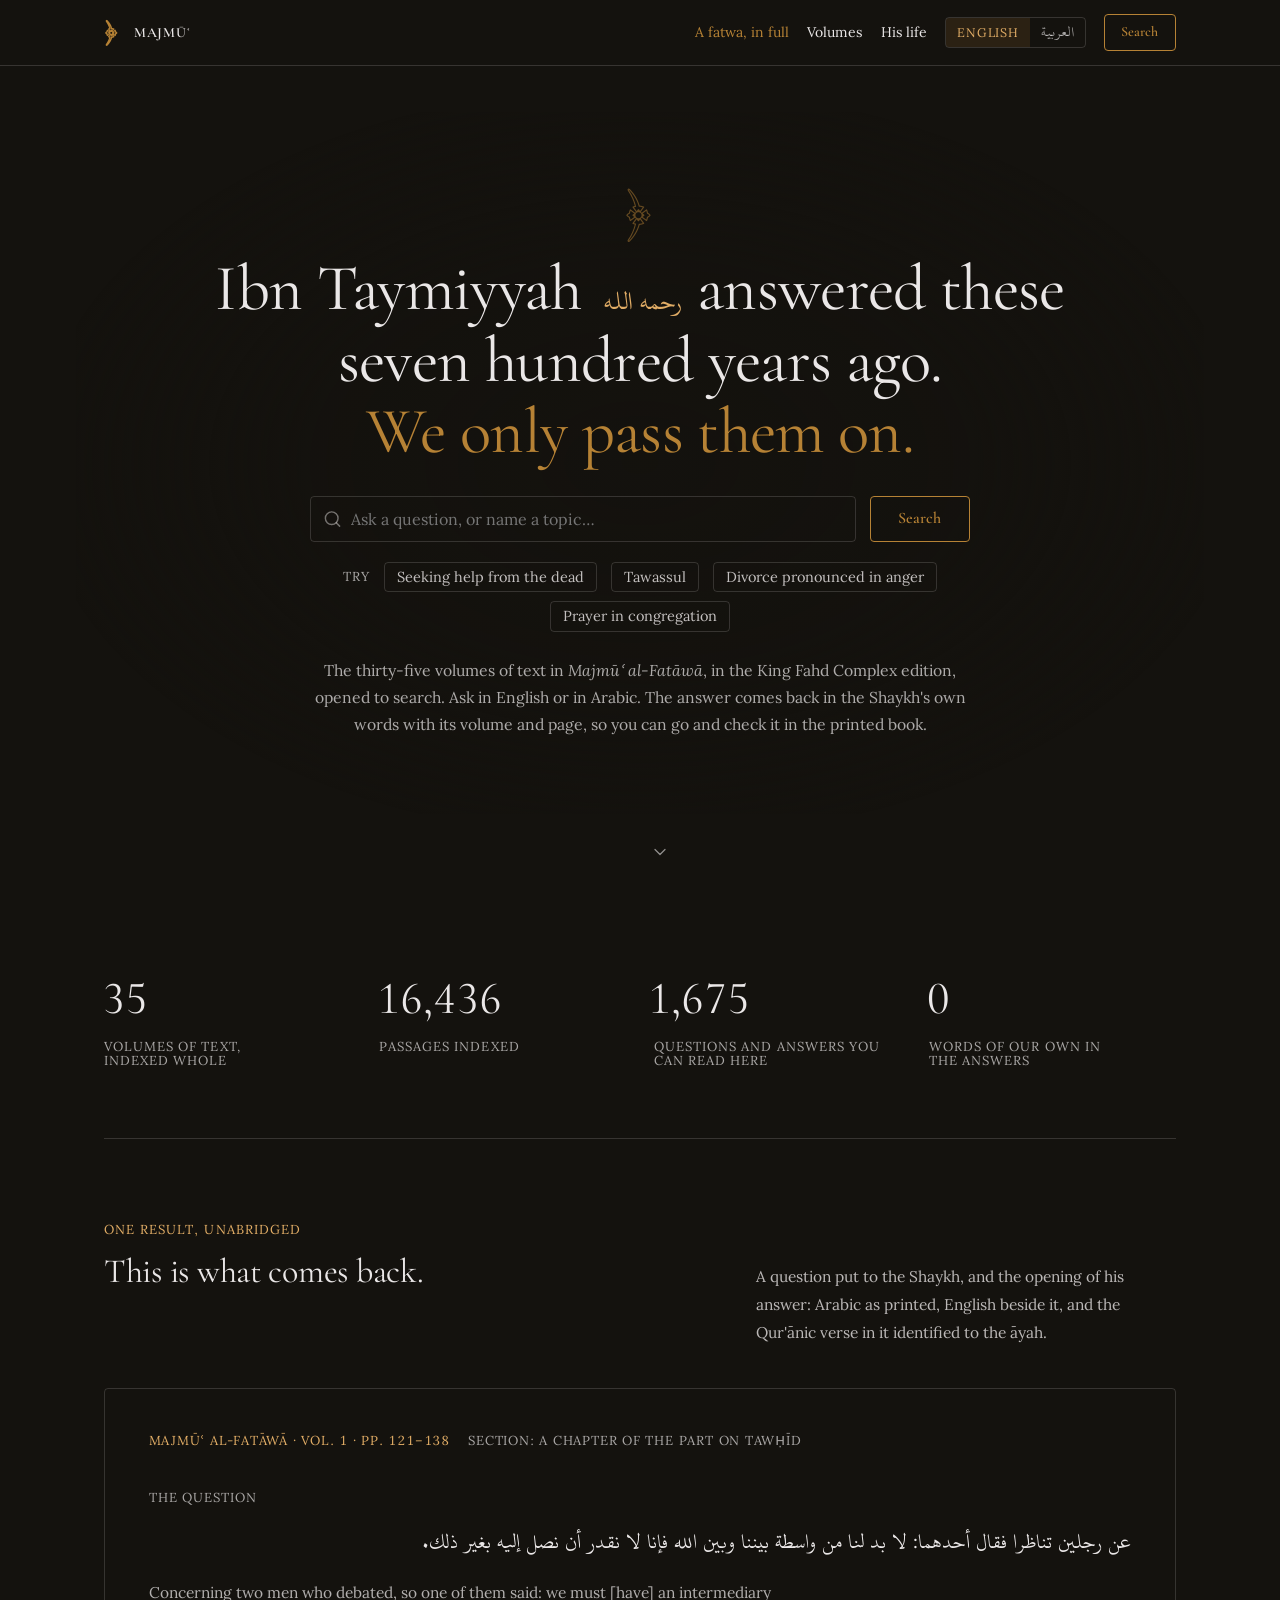
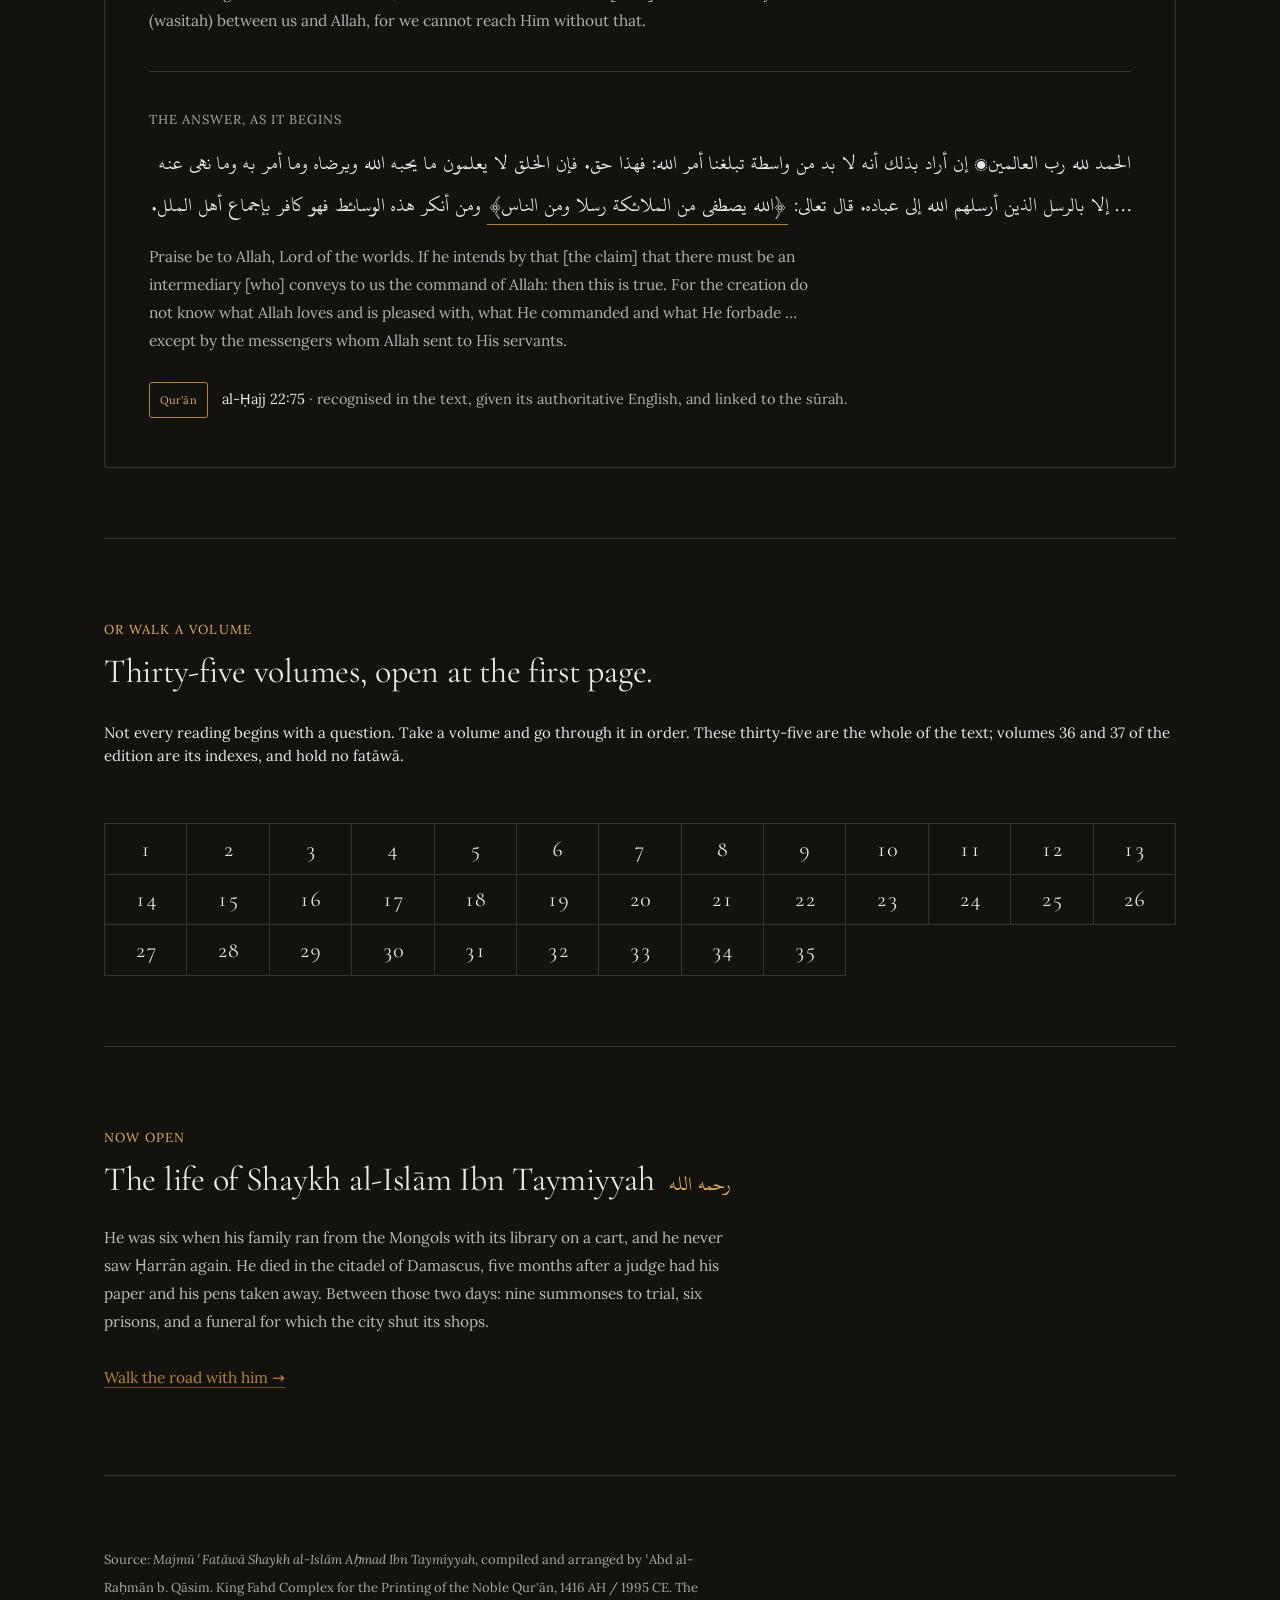
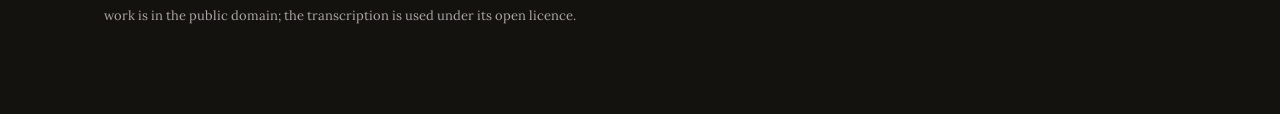
==== commit 157f26b6: "Call the edition's divisions sections, because that is what they are A reader was shown "Treatise: س" ====
--- a/web/index.html
+++ b/web/index.html
@@ -489,8 +489,8 @@
       <div class="fatwa-meta">
         <span class="cite en">Majmūʿ al-Fatāwā · vol. 1 · pp. 121–138</span>
         <span class="cite ar" lang="ar">مجموع الفتاوى · المجلد ١ · ص ١٢١–١٣٨</span>
-        <span class="en">Treatise: a chapter of the section on tawḥīd</span>
-        <span class="ar" lang="ar">الرسالة: فصل</span>
+        <span class="en">Section: a chapter of the part on tawḥīd</span>
+        <span class="ar" lang="ar">القسم: فصل</span>
       </div>
 
       <div class="fatwa-block">
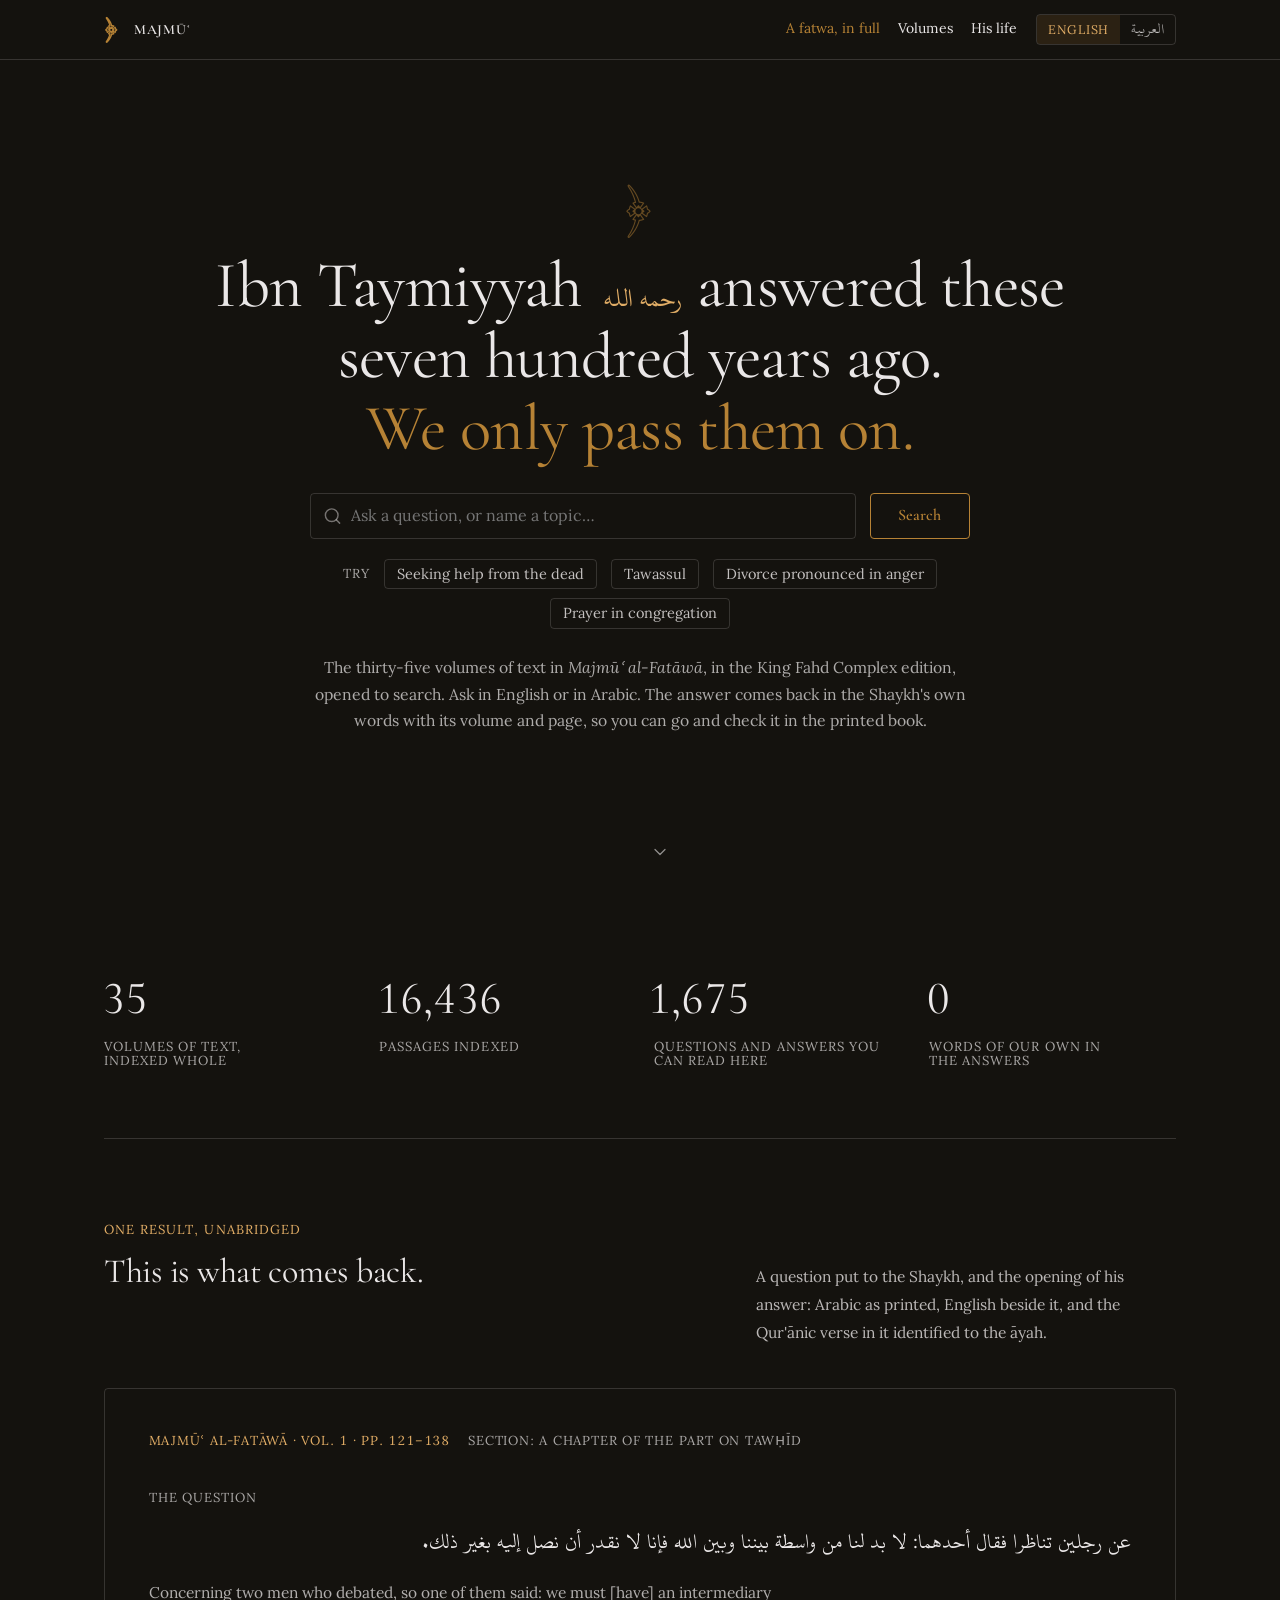
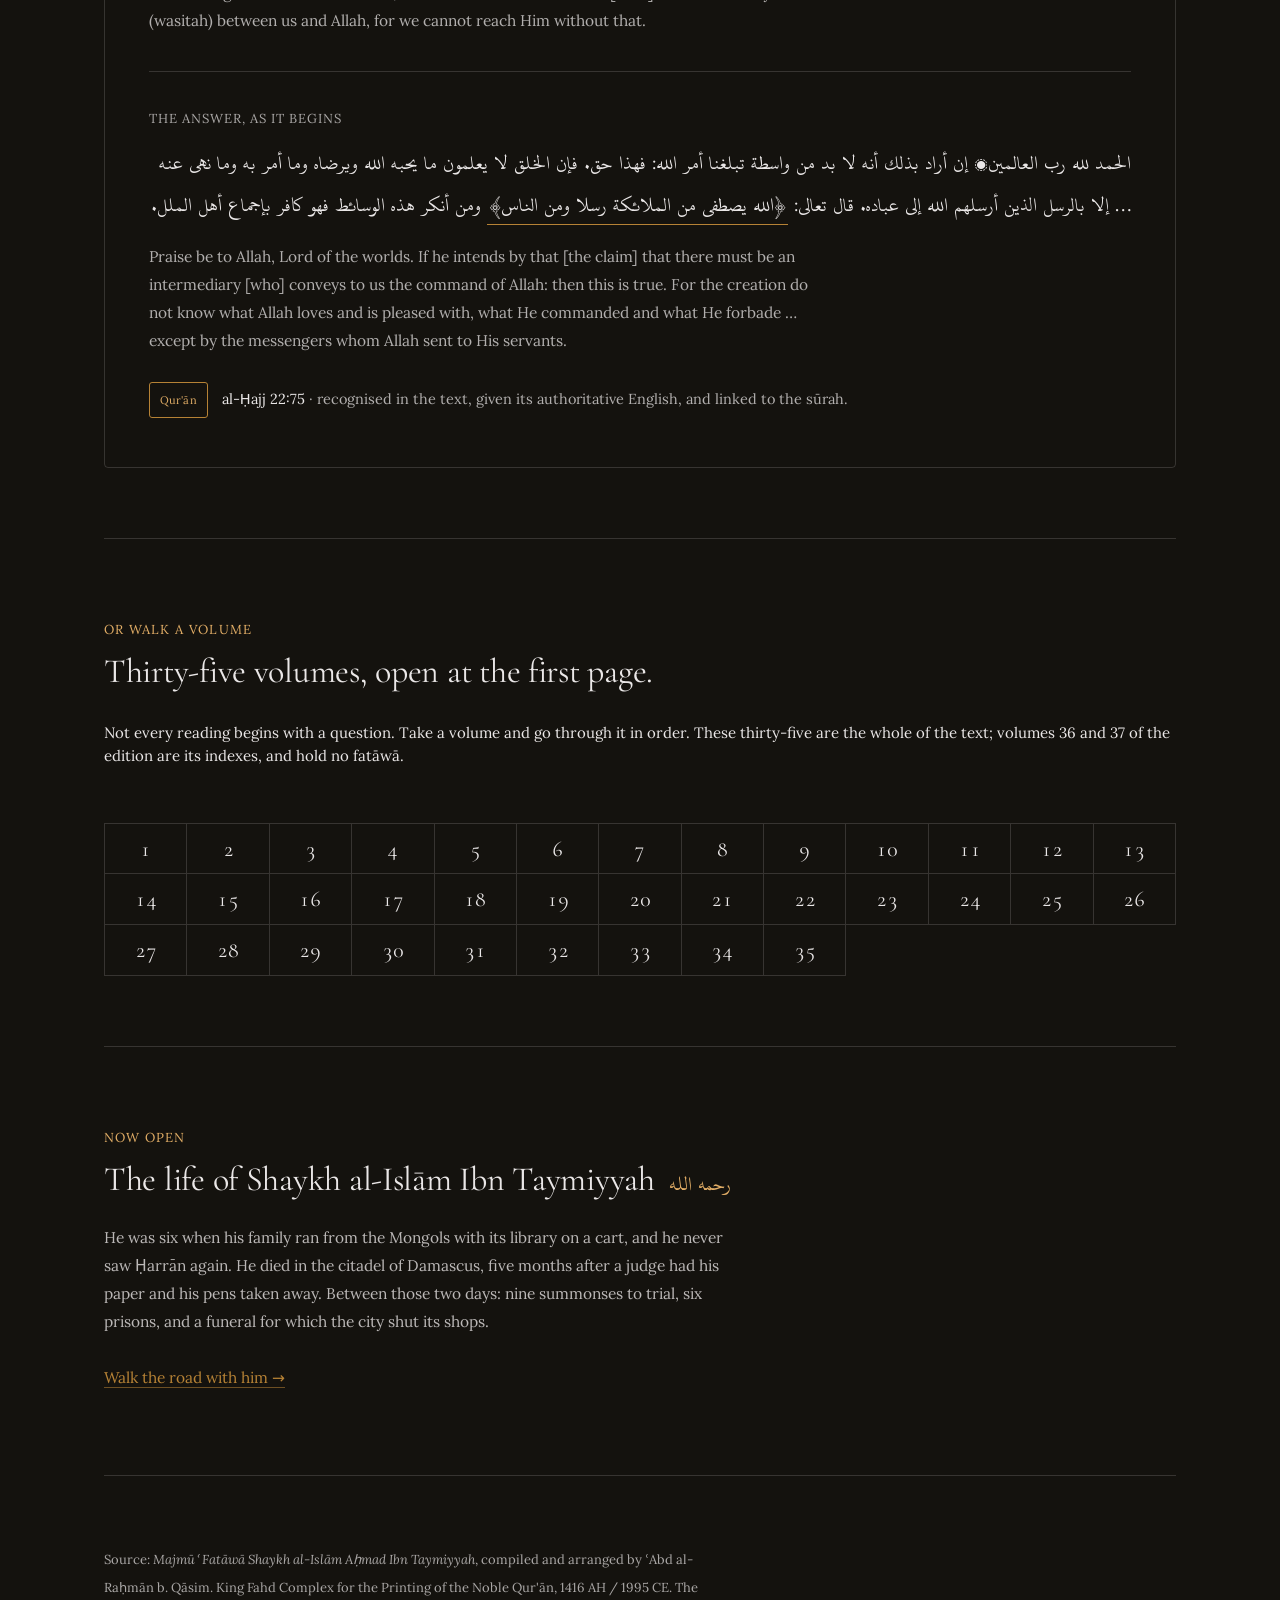
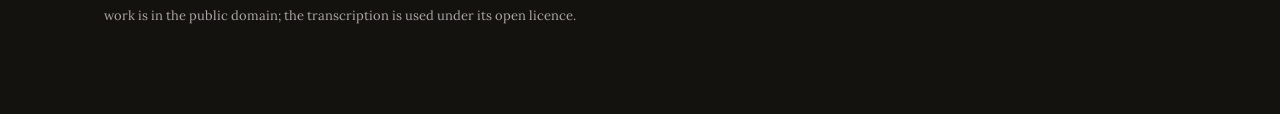
==== commit 0c129368: "Drop the masthead's Search button, and stop the wordmark going with the links The button did nothing" ====
--- a/web/index.html
+++ b/web/index.html
@@ -91,7 +91,10 @@
 .langswitch button[lang="ar"] { font-family: var(--font-arabic); text-transform: none; letter-spacing: 0; font-size: 15px; }
 .langswitch button:hover { background: color-mix(in srgb, var(--color-accent) 8%, transparent); color: var(--color-accent-700); }
 .langswitch button[aria-pressed="true"] { color: var(--color-accent-700); background: color-mix(in srgb, var(--color-accent) 14%, transparent); }
-@media (max-width: 780px) { .nav a { display: none; } }
+/* Narrow: the section links go, the wordmark stays. It is an <a> too, so a bare
+   `.nav a` took it with them and left the masthead holding nothing but the
+   language switch -- no name, and no way back to the top of the site. */
+@media (max-width: 780px) { .nav a:not(.nav-brand) { display: none; } }
 
 /* — hairline seams — */
 .rule { height: 1px; border: 0; margin: 0; background: var(--color-divider); }
@@ -381,9 +384,6 @@
     <button type="button" data-lang-btn="en" aria-pressed="true">English</button>
     <button type="button" data-lang-btn="ar" lang="ar" aria-pressed="false">العربية</button>
   </div>
-  <button type="button" class="btn btn-primary" data-seek-focus>
-    <span class="en">Search</span><span class="ar" lang="ar">ابحث</span>
-  </button>
 </nav>
 
 <header class="hero beacon">
@@ -557,6 +557,6 @@
     <span class="edition ar" lang="ar">المصدر: مجموع فتاوى شيخ الإسلام أحمد بن تيمية، جمع وترتيب عبد الرحمن بن قاسم. مطبوع مجمع الملك فهد لطباعة المصحف الشريف (١٤١٦هـ / ١٩٩٥م). والكتاب في الملك العام، والنسخة المحرَّرة مستعملةٌ بموجب رخصتها المفتوحة.</span>
   </footer>
 </div>
-<script src="home.js?v=1"></script>
+<script src="home.js?v=2"></script>
 </body>
 </html>
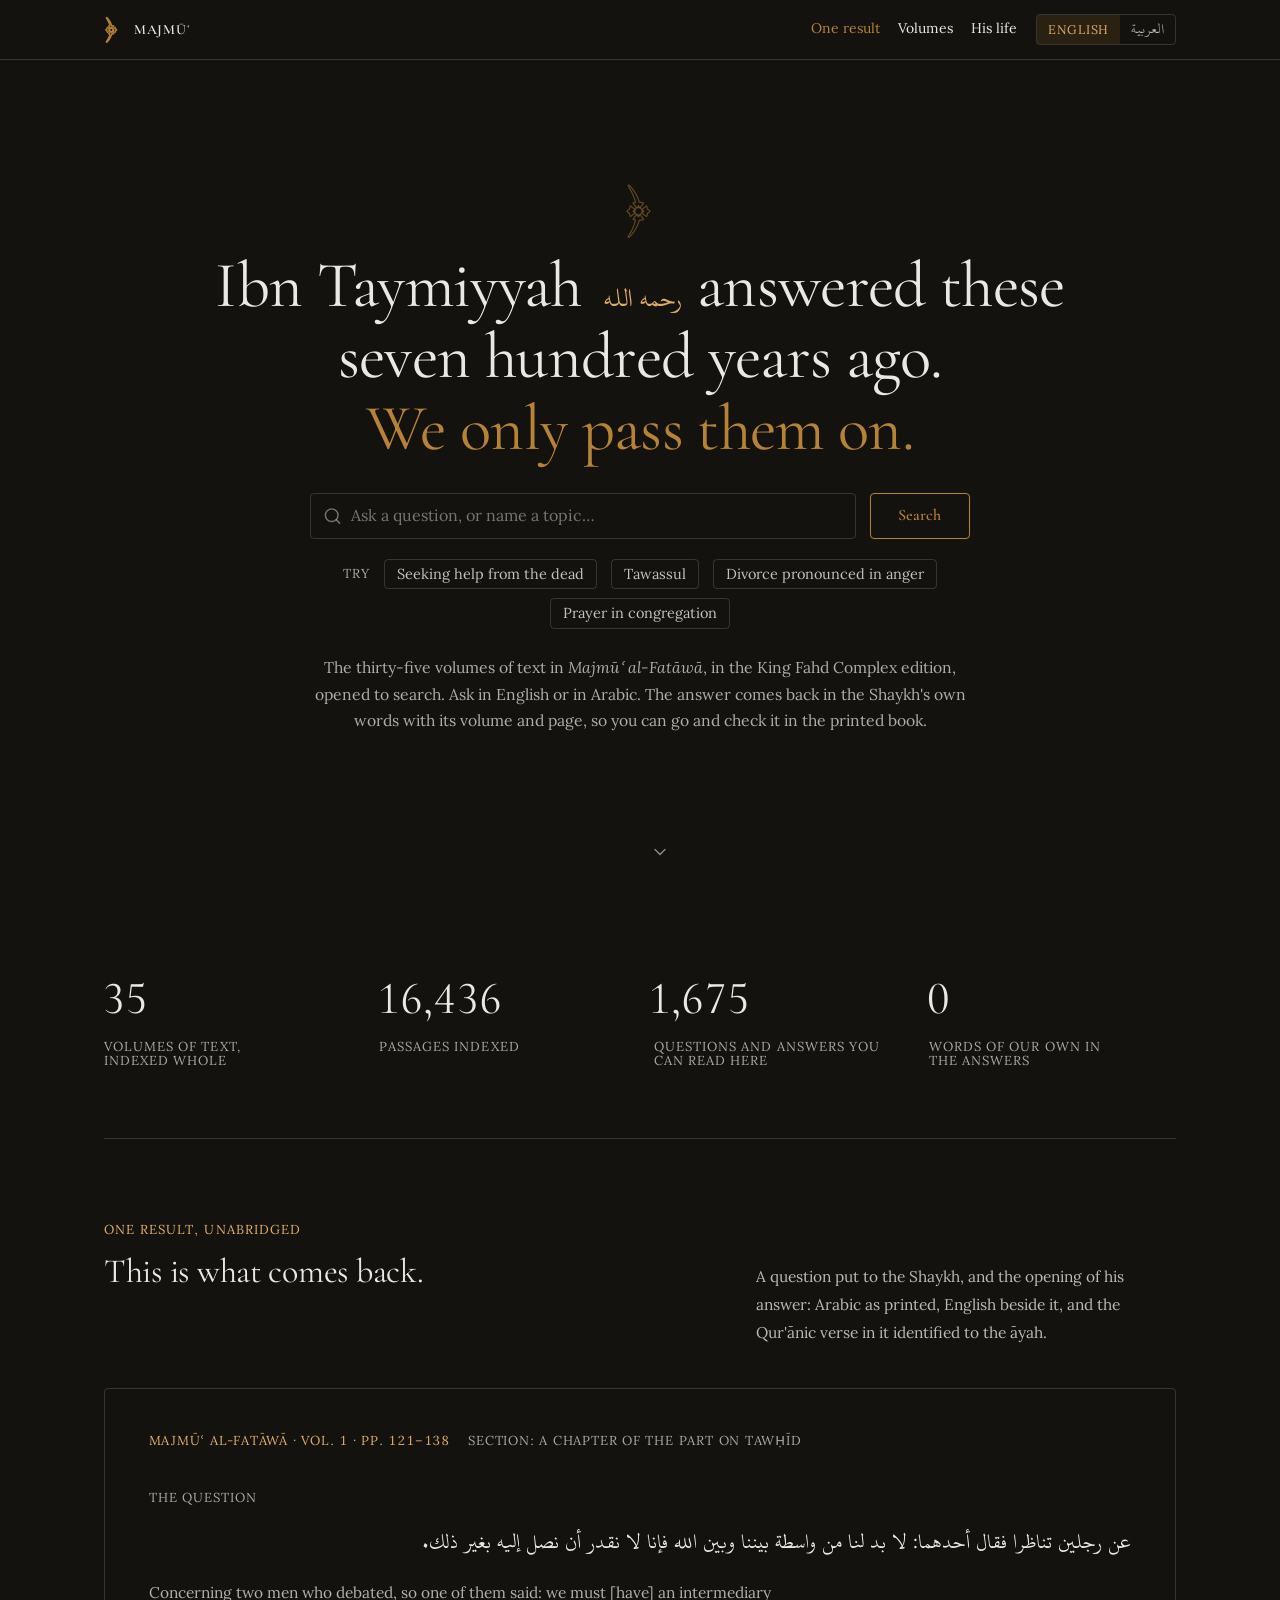
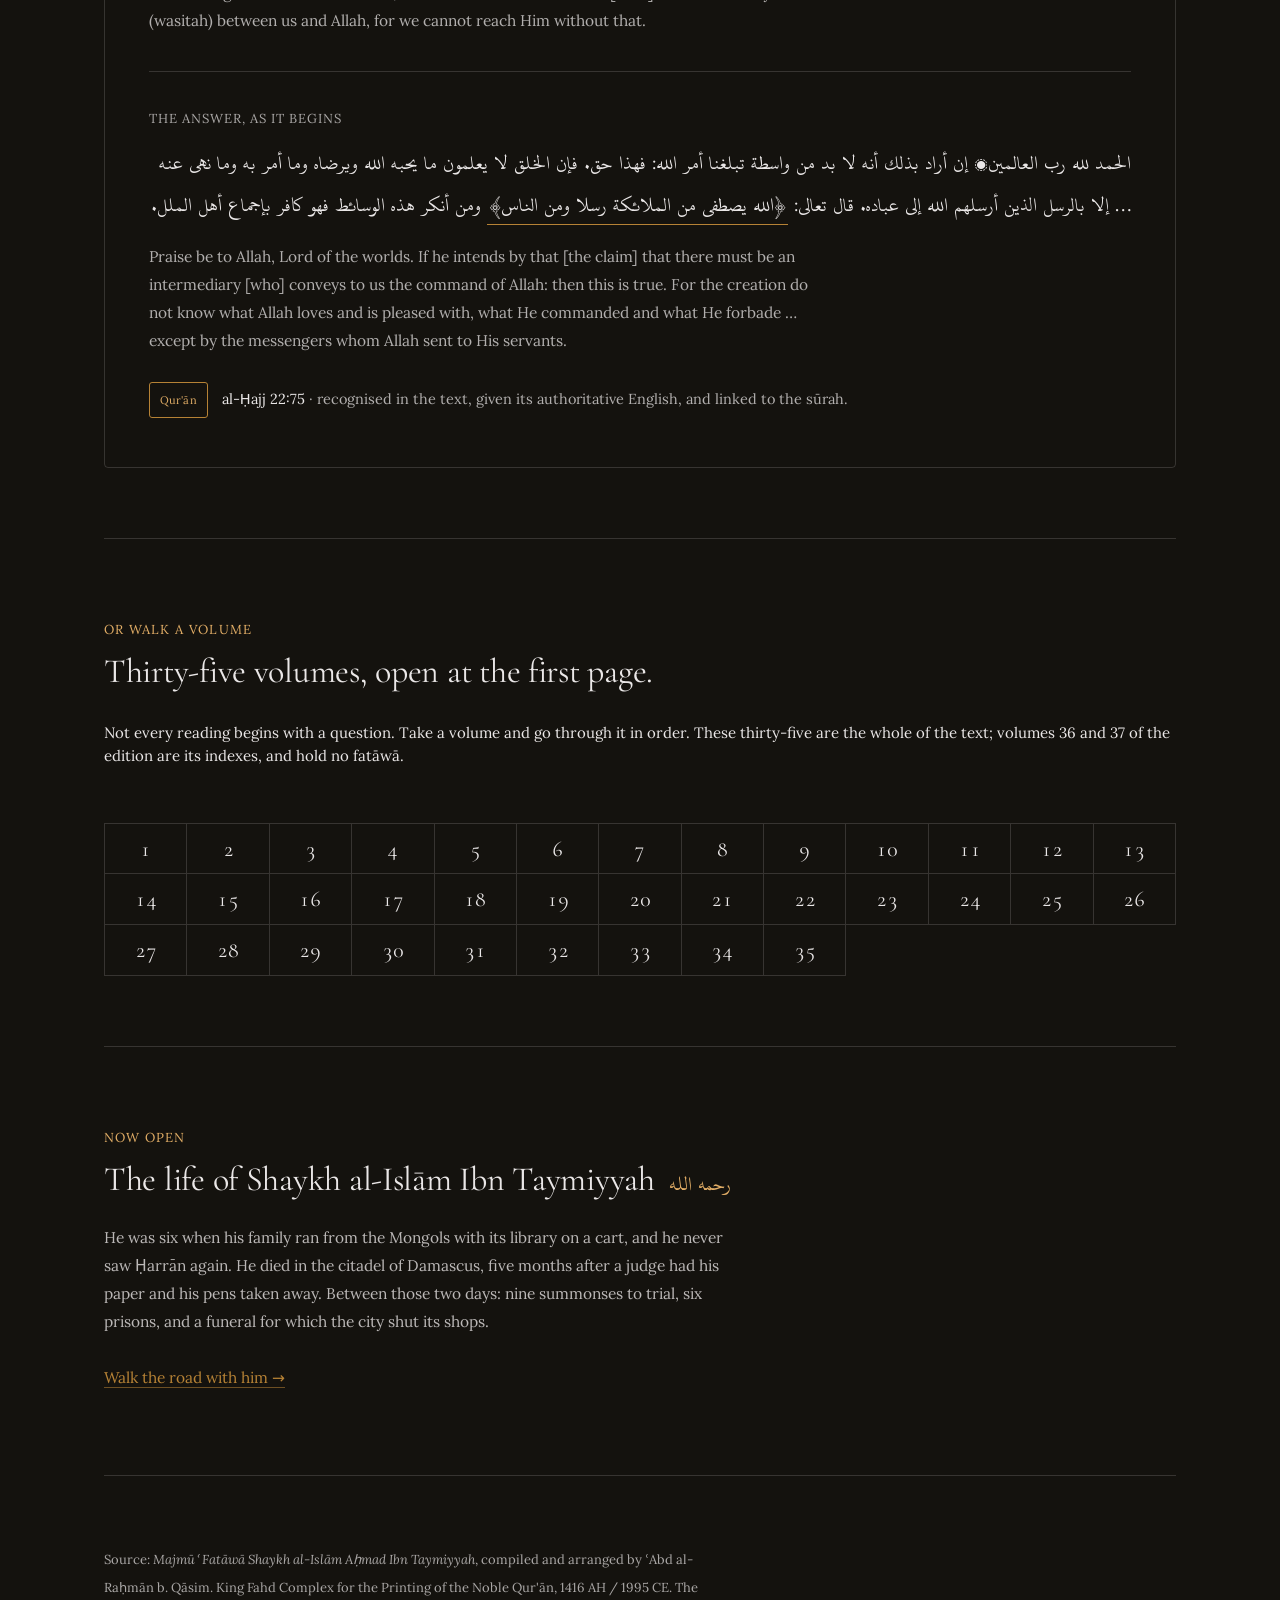
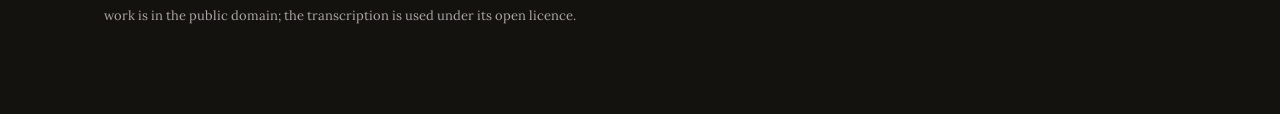
==== commit 84706539: "Draw the brand mark instead of setting it, and name the specimen link honestly The favicon was a <te" ====
--- a/web/index.html
+++ b/web/index.html
@@ -6,7 +6,7 @@
 <title>MAJMŪʿ · the fatāwā of Ibn Taymiyyah, searchable</title>
 <meta name="description" content="Search the thirty-five volumes of Majmūʿ al-Fatāwā of Shaykh al-Islām Ibn Taymiyyah in Arabic or English. Every passage returned with its volume and page." />
 <meta name="theme-color" content="#14120e" />
-<link rel="icon" href="favicon.svg" type="image/svg+xml" />
+<link rel="icon" href="favicon.svg?v=2" type="image/svg+xml" />
 <!-- Fonts are served from this origin: no third-party DNS, TLS or round trip
      on the path to the first word. The three faces that draw first are
      preloaded -- the Arabic among them here, because the ground behind the
@@ -377,7 +377,7 @@
     <span class="name ar" lang="ar">المجموع</span>
   </a>
   <span class="nav-spacer"></span>
-  <a href="#specimen" aria-current="location"><span class="en">A fatwa, in full</span><span class="ar" lang="ar">فتوى كاملة</span></a>
+  <a href="#specimen" aria-current="location"><span class="en">One result</span><span class="ar" lang="ar">نتيجة واحدة</span></a>
   <a href="#volumes"><span class="en">Volumes</span><span class="ar" lang="ar">المجلدات</span></a>
   <a href="life.html"><span class="en">His life</span><span class="ar" lang="ar">سيرته</span></a>
   <div class="langswitch" role="group" aria-label="Language / اللغة">
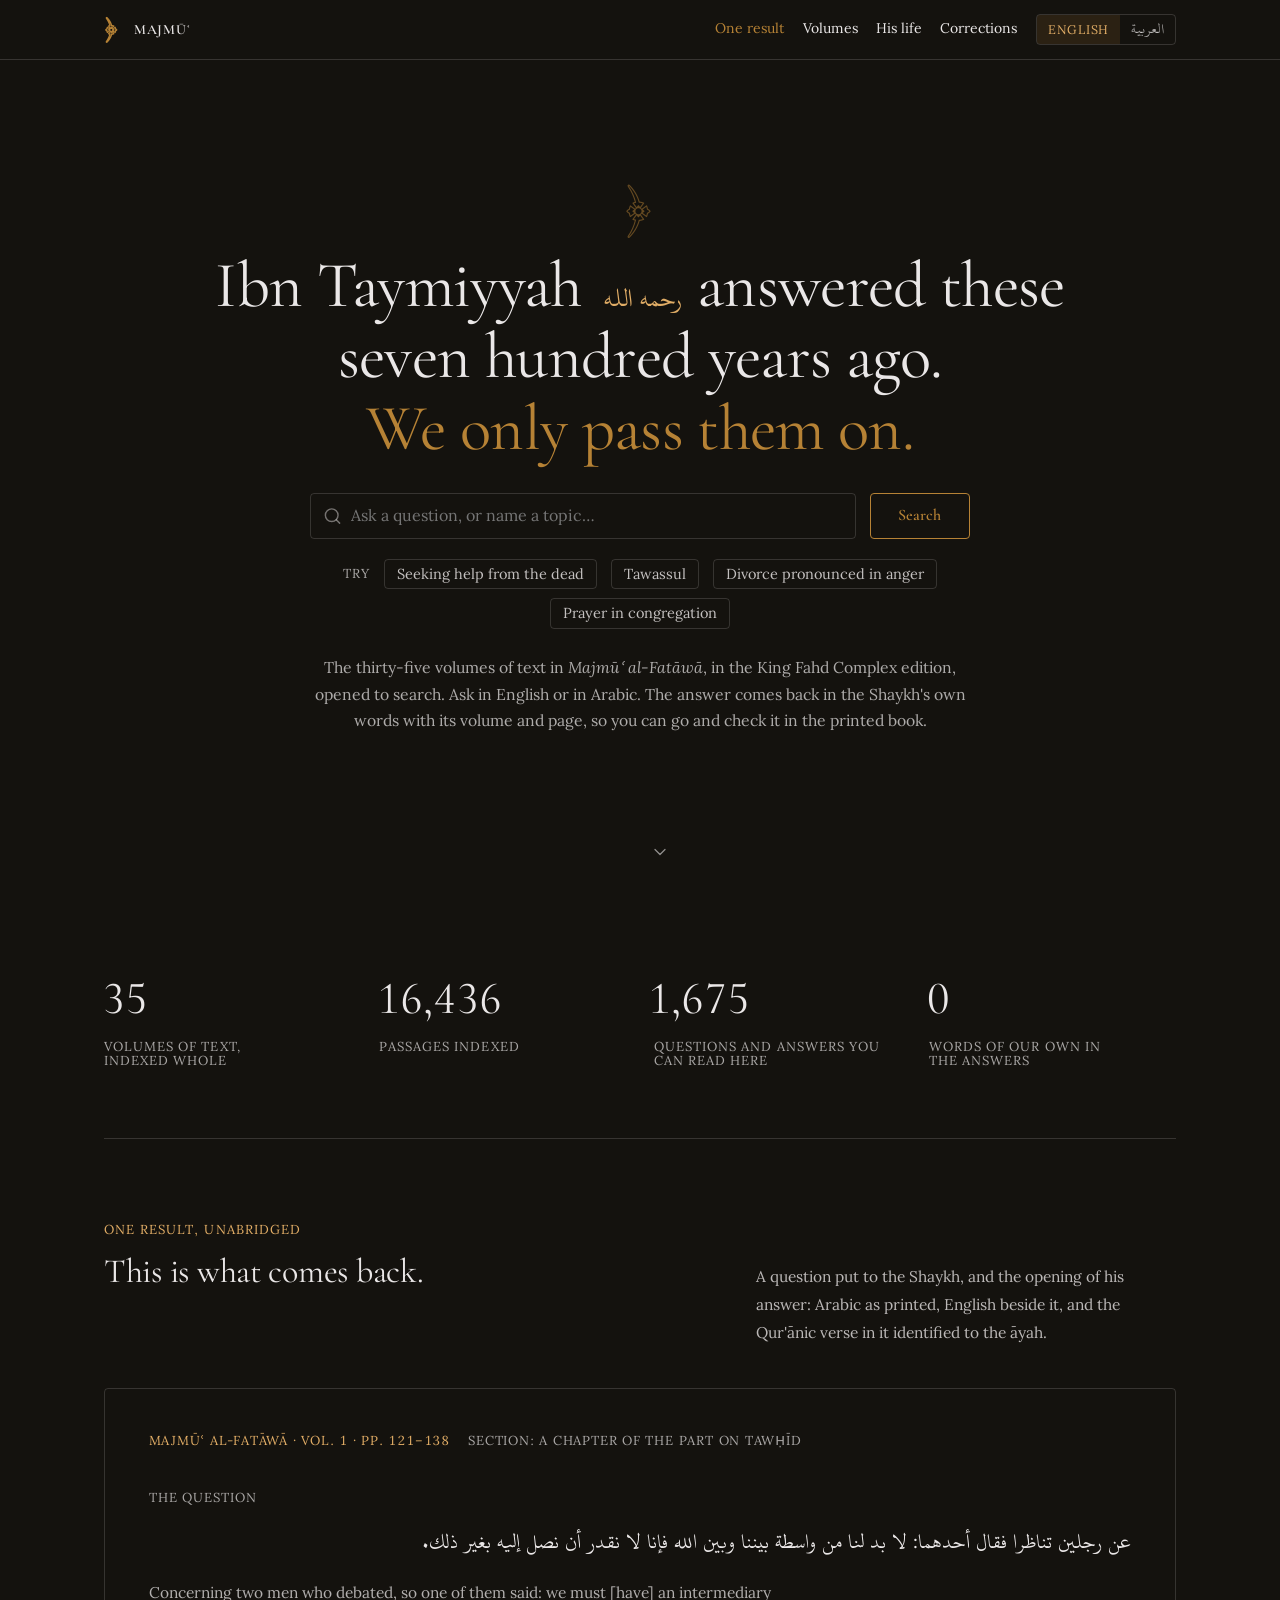
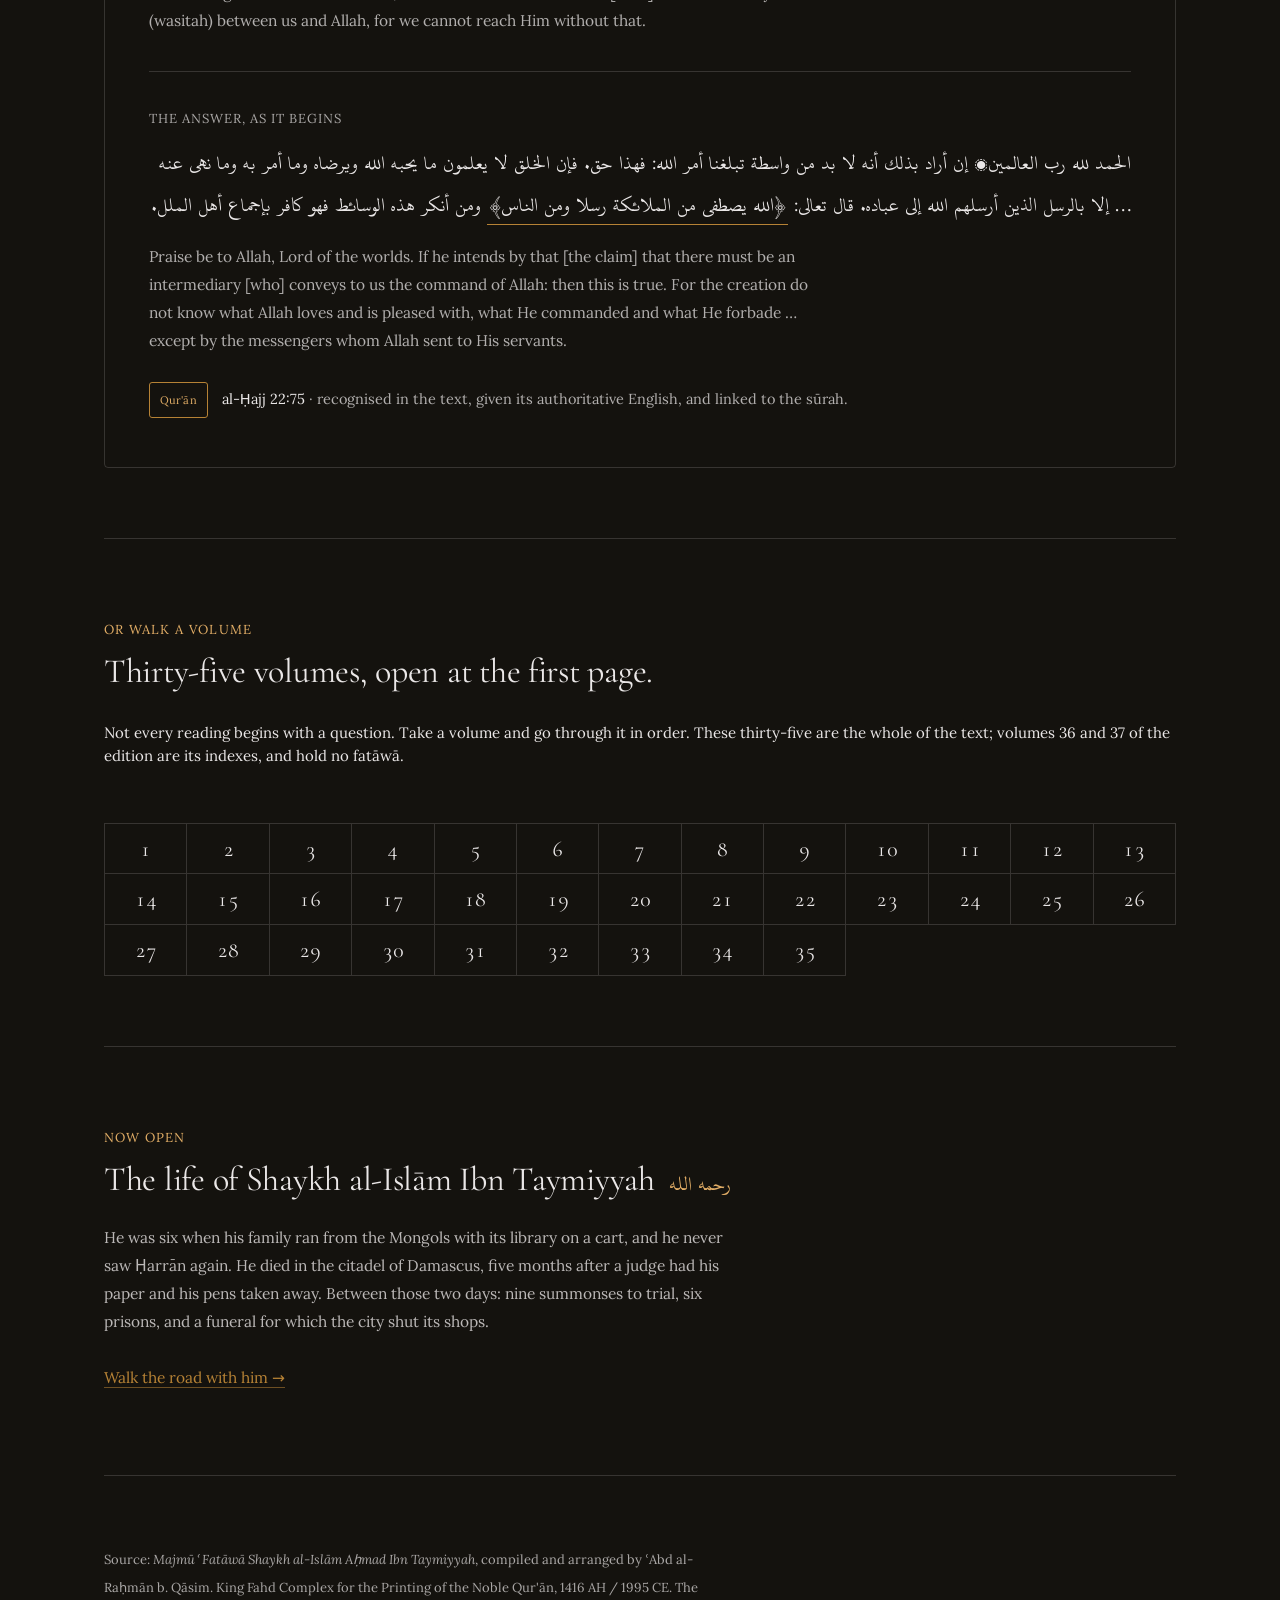
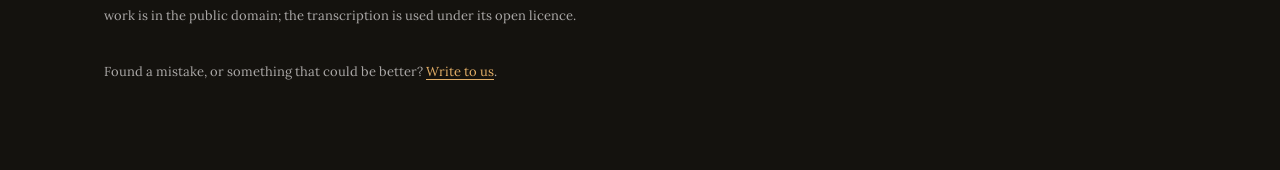
==== commit 02e32a1f: "A page for telling us what is wrong The site is a machine transcription of a printed edition with a " ====
--- a/web/index.html
+++ b/web/index.html
@@ -6,7 +6,7 @@
 <title>MAJMŪʿ · the fatāwā of Ibn Taymiyyah, searchable</title>
 <meta name="description" content="Search the thirty-five volumes of Majmūʿ al-Fatāwā of Shaykh al-Islām Ibn Taymiyyah in Arabic or English. Every passage returned with its volume and page." />
 <meta name="theme-color" content="#14120e" />
-<link rel="icon" href="favicon.svg?v=2" type="image/svg+xml" />
+<link rel="icon" href="favicon.svg?v=3" type="image/svg+xml" />
 <!-- Fonts are served from this origin: no third-party DNS, TLS or round trip
      on the path to the first word. The three faces that draw first are
      preloaded -- the Arabic among them here, because the ground behind the
@@ -250,6 +250,8 @@
   color: color-mix(in srgb, var(--color-text) 70%, transparent); }
 footer .edition { display: block; max-width: 78ch; }
 footer .edition + .edition { margin-top: var(--half); }
+footer .tellus { display: block; max-width: 78ch; margin-top: var(--leading); }
+footer .tellus a { color: var(--color-accent-700); }
 footer [lang="ar"] { font-size: 15px; }
 
 /* — responsive collapse — */
@@ -380,6 +382,7 @@
   <a href="#specimen" aria-current="location"><span class="en">One result</span><span class="ar" lang="ar">نتيجة واحدة</span></a>
   <a href="#volumes"><span class="en">Volumes</span><span class="ar" lang="ar">المجلدات</span></a>
   <a href="life.html"><span class="en">His life</span><span class="ar" lang="ar">سيرته</span></a>
+  <a href="corrections.html"><span class="en">Corrections</span><span class="ar" lang="ar">التصويبات</span></a>
   <div class="langswitch" role="group" aria-label="Language / اللغة">
     <button type="button" data-lang-btn="en" aria-pressed="true">English</button>
     <button type="button" data-lang-btn="ar" lang="ar" aria-pressed="false">العربية</button>
@@ -555,6 +558,8 @@
   <footer>
     <span class="edition en">Source: <em>Majmūʿ Fatāwā Shaykh al-Islām Aḥmad Ibn Taymiyyah</em>, compiled and arranged by ʿAbd al-Raḥmān b. Qāsim. King Fahd Complex for the Printing of the Noble Qur'ān, 1416 AH / 1995 CE. The work is in the public domain; the transcription is used under its open licence.</span>
     <span class="edition ar" lang="ar">المصدر: مجموع فتاوى شيخ الإسلام أحمد بن تيمية، جمع وترتيب عبد الرحمن بن قاسم. مطبوع مجمع الملك فهد لطباعة المصحف الشريف (١٤١٦هـ / ١٩٩٥م). والكتاب في الملك العام، والنسخة المحرَّرة مستعملةٌ بموجب رخصتها المفتوحة.</span>
+    <span class="tellus en">Found a mistake, or something that could be better? <a href="corrections.html">Write to us</a>.</span>
+    <span class="tellus ar" lang="ar">وقفتَ على خطأ، أو على ما يمكن أن يكون أحسن؟ <a href="corrections.html">فاكتب إلينا</a>.</span>
   </footer>
 </div>
 <script src="home.js?v=2"></script>
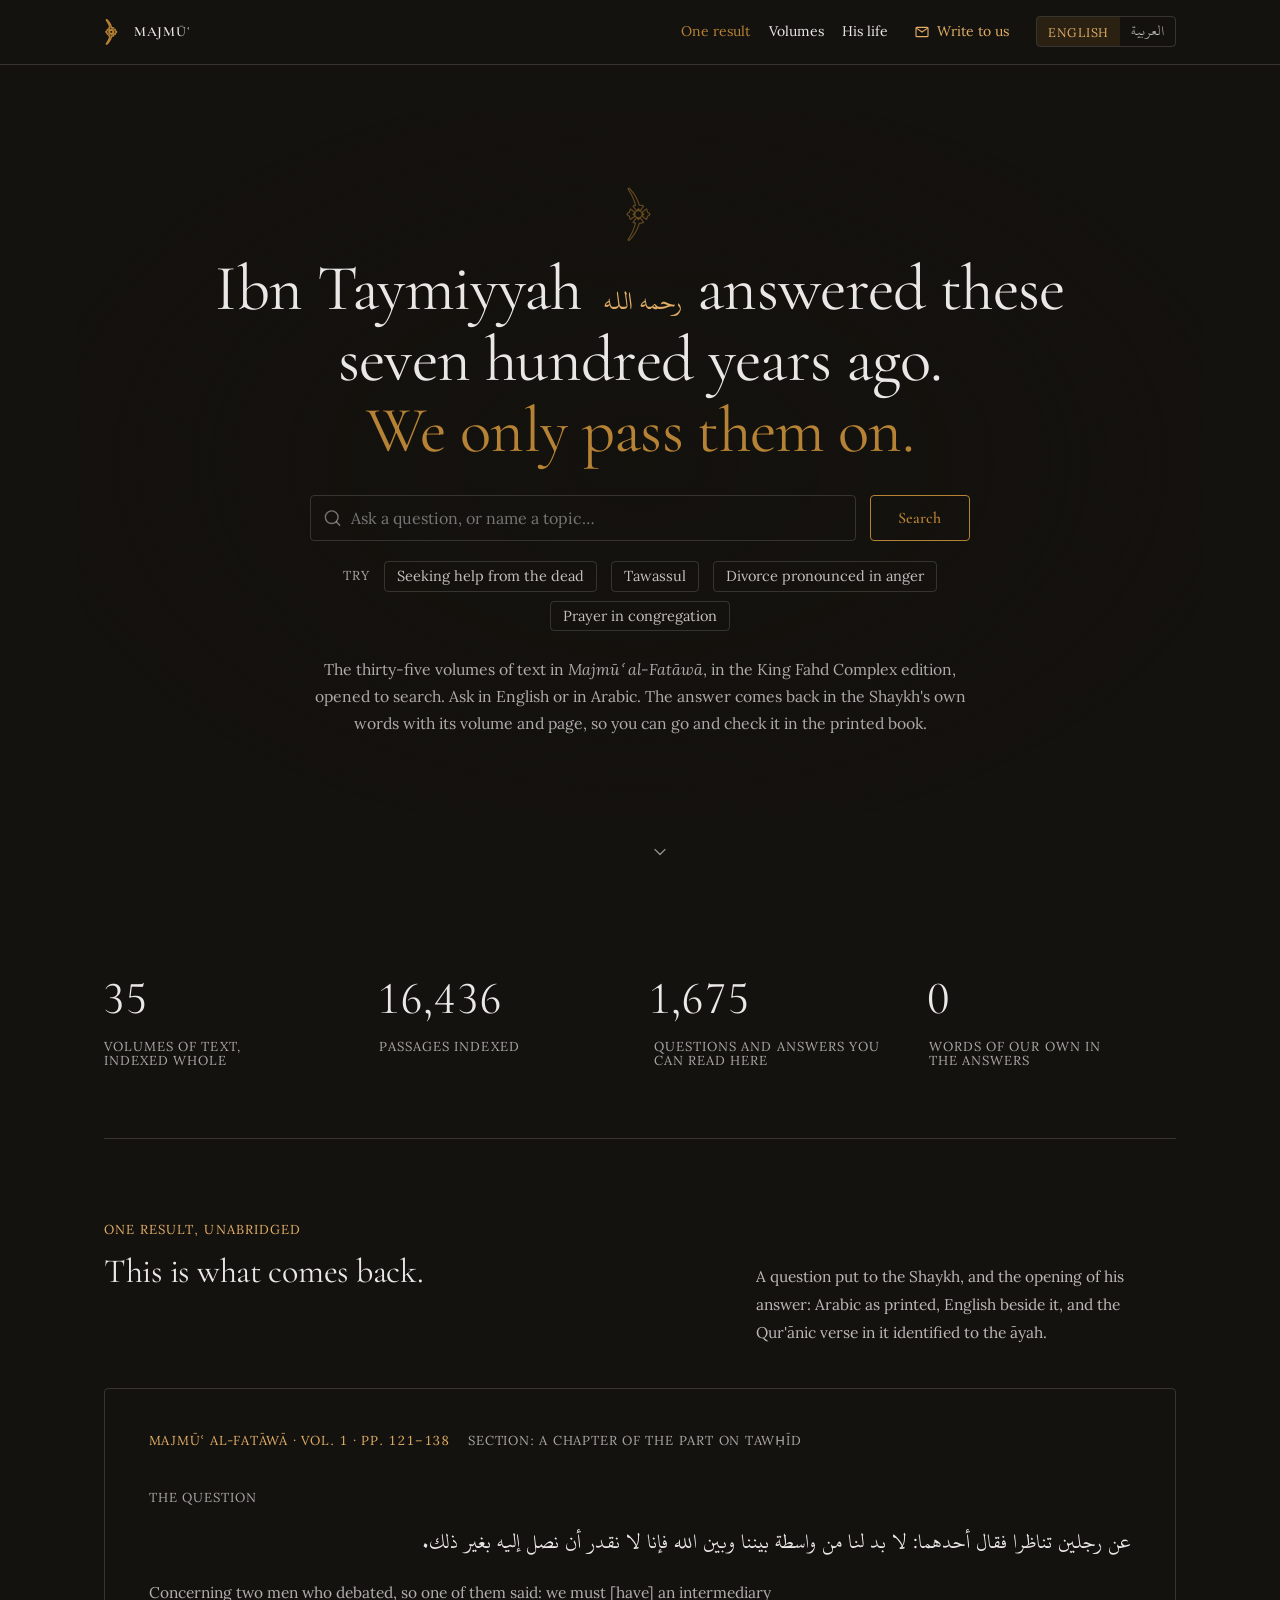
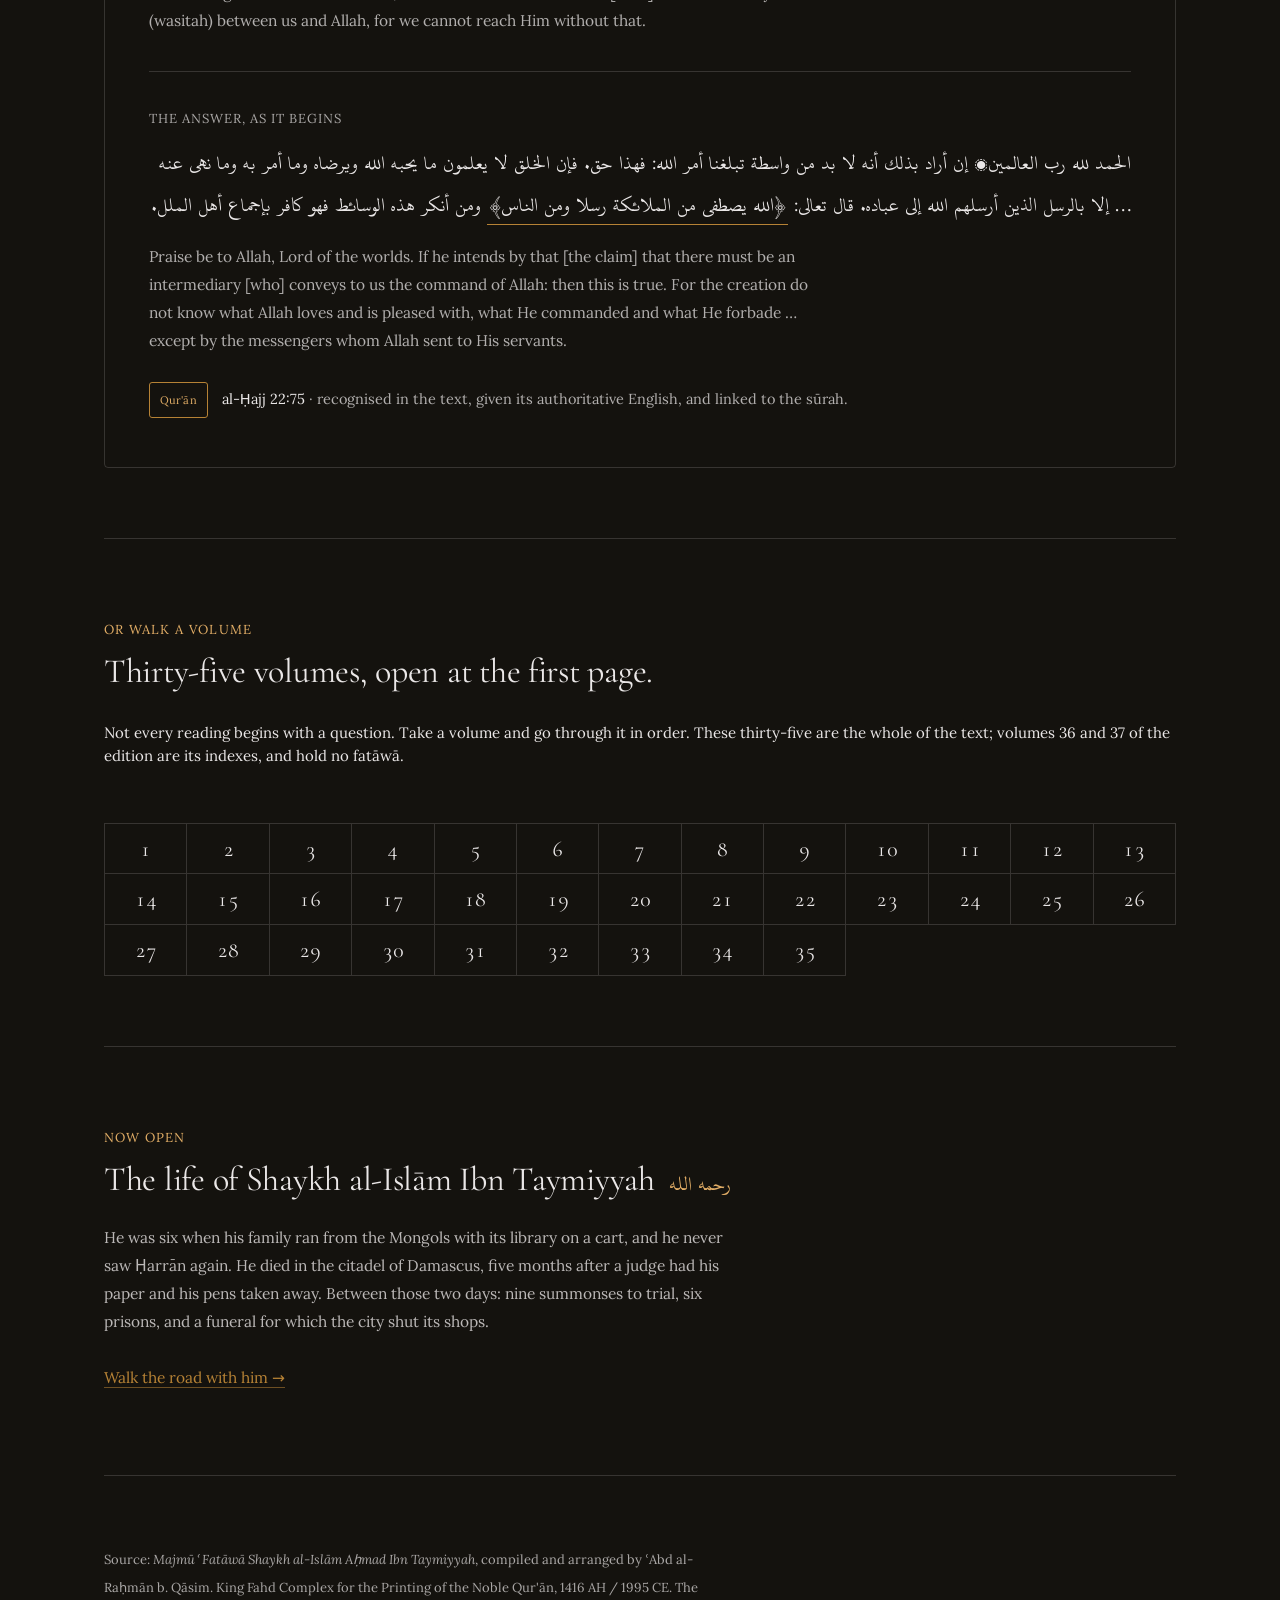
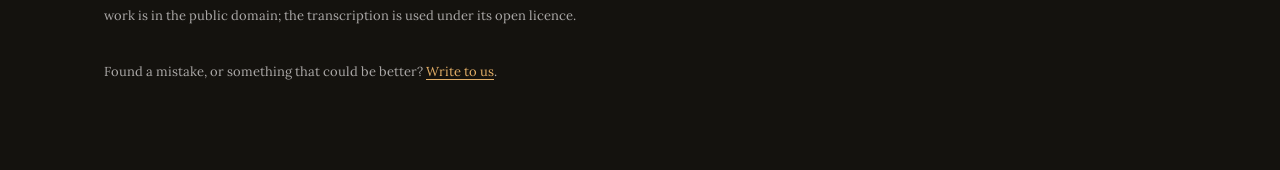
==== commit d76e3b53: "Put Write to us in the masthead, on every page and on a phone The corrections page existed but was o" ====
--- a/web/index.html
+++ b/web/index.html
@@ -94,7 +94,28 @@
 /* Narrow: the section links go, the wordmark stays. It is an <a> too, so a bare
    `.nav a` took it with them and left the masthead holding nothing but the
    language switch -- no name, and no way back to the top of the site. */
-@media (max-width: 780px) { .nav a:not(.nav-brand) { display: none; } }
+/* Write to us. The one invitation in the masthead, so it keeps its gold and
+   stays put where the section links are dropped: someone who has just found a
+   misprint on a phone should not have to scroll to the foot of a forty-thousand
+   character answer to say so. The label gives way to the envelope when the bar
+   is tight -- on the search and reading pages that bar is already carrying a
+   search field, and the field matters more than the word. */
+/* .nav a sets `color: inherit`, and it out-specifies a bare .nav-write, so this
+   is written as .nav a.nav-write or the invitation comes out in body text
+   colour instead of gold. */
+.nav a.nav-write { display: inline-flex; align-items: center; gap: 7px;
+  white-space: nowrap; text-decoration: none; color: var(--color-accent-700);
+  min-height: 36px; padding-inline: 8px; border-radius: var(--radius-md); }
+.nav a.nav-write svg { display: block; flex: none; }
+.nav a.nav-write:hover { color: var(--color-accent-600);
+  background: color-mix(in srgb, var(--color-accent) 10%, transparent); }
+/* Once the label goes the link is an icon, and an icon needs a target a thumb
+   can actually hit: 16px of envelope in a 36px box, not 16px of envelope. */
+@media (max-width: 900px) {
+  .nav a.nav-write .lbl { display: none; }
+  .nav a.nav-write { min-width: 36px; justify-content: center; padding-inline: 0; }
+}
+@media (max-width: 780px) { .nav a:not(.nav-brand):not(.nav-write) { display: none; } }
 
 /* — hairline seams — */
 .rule { height: 1px; border: 0; margin: 0; background: var(--color-divider); }
@@ -382,7 +403,7 @@
   <a href="#specimen" aria-current="location"><span class="en">One result</span><span class="ar" lang="ar">نتيجة واحدة</span></a>
   <a href="#volumes"><span class="en">Volumes</span><span class="ar" lang="ar">المجلدات</span></a>
   <a href="life.html"><span class="en">His life</span><span class="ar" lang="ar">سيرته</span></a>
-  <a href="corrections.html"><span class="en">Corrections</span><span class="ar" lang="ar">التصويبات</span></a>
+  <a class="nav-write" href="corrections.html" aria-label="Write to us / راسلنا"><svg width="16" height="16" viewBox="0 0 24 24" fill="none" stroke="currentColor" stroke-width="1.7" stroke-linecap="round" stroke-linejoin="round" aria-hidden="true"><rect x="3" y="5" width="18" height="14" rx="1.5"/><path d="m3.6 6.2 8.4 5.9 8.4-5.9"/></svg><span class="lbl en">Write to us</span><span class="lbl ar" lang="ar">راسلنا</span></a>
   <div class="langswitch" role="group" aria-label="Language / اللغة">
     <button type="button" data-lang-btn="en" aria-pressed="true">English</button>
     <button type="button" data-lang-btn="ar" lang="ar" aria-pressed="false">العربية</button>
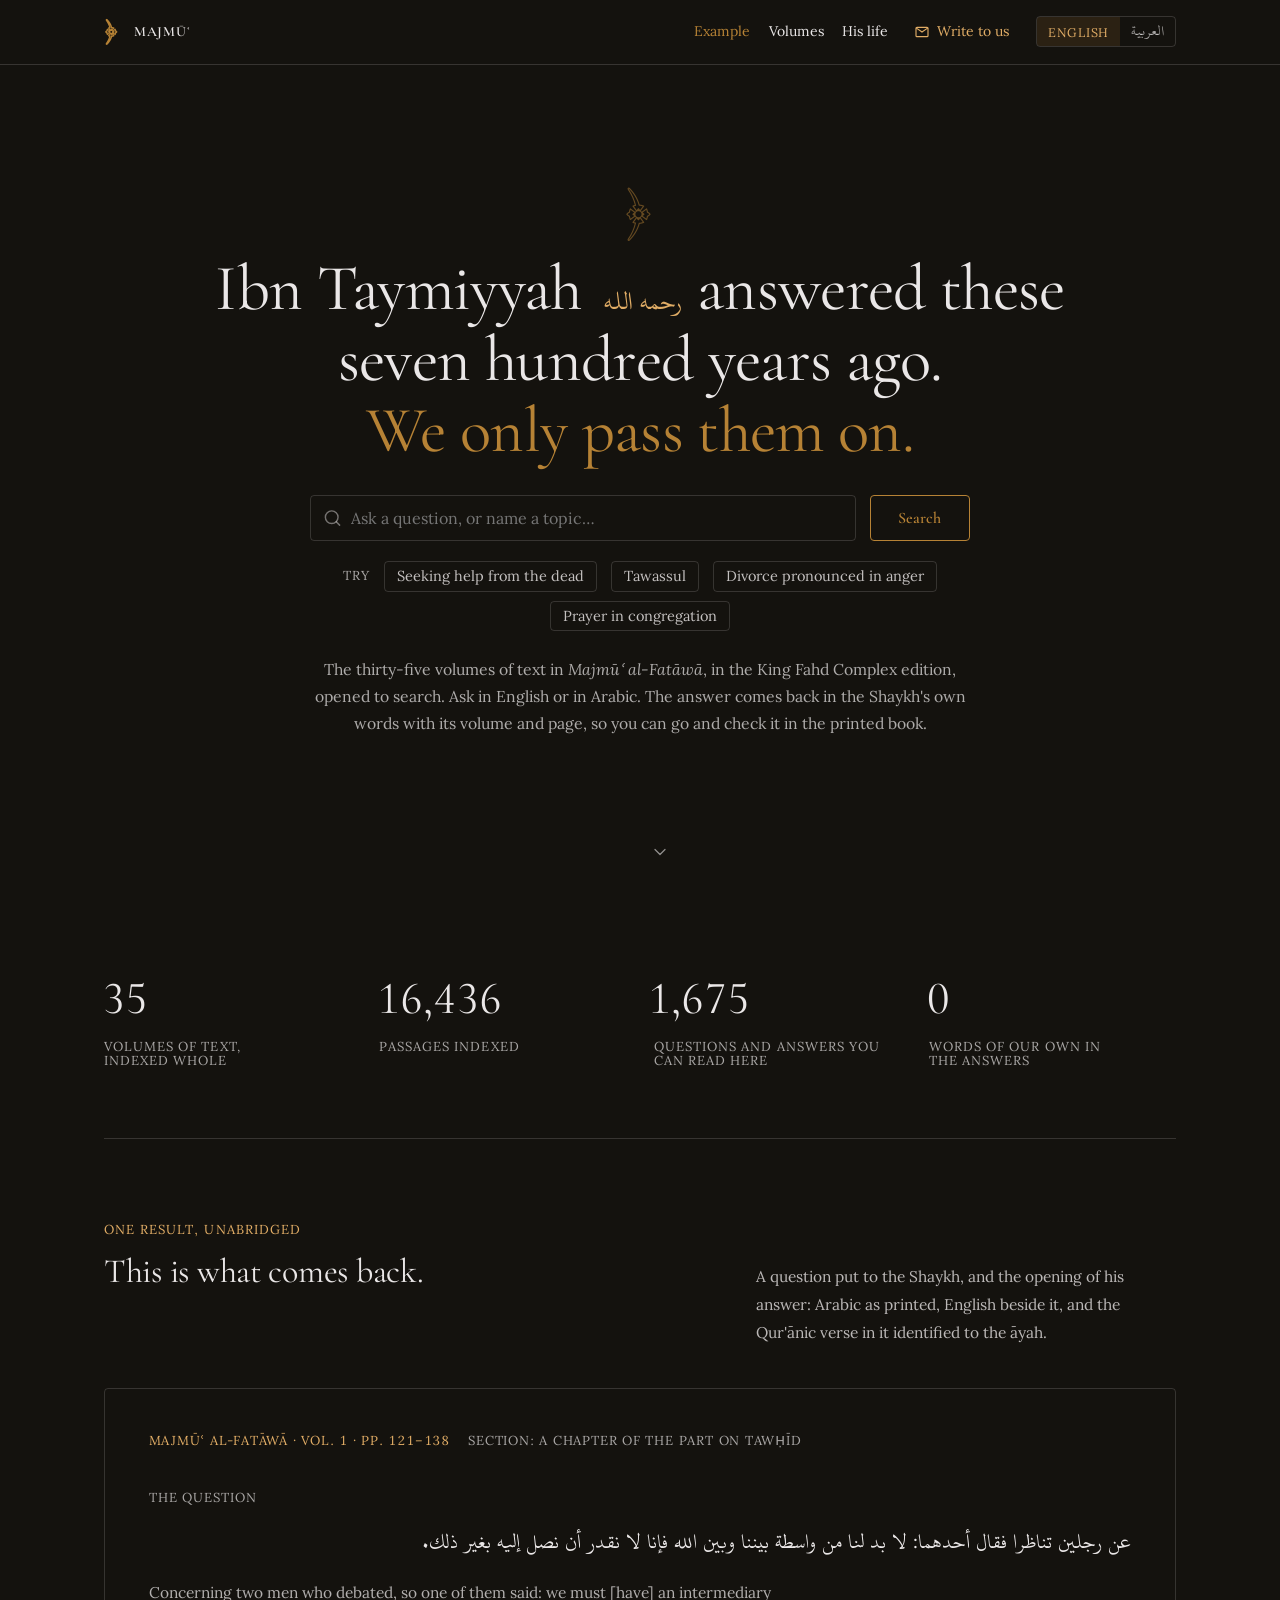
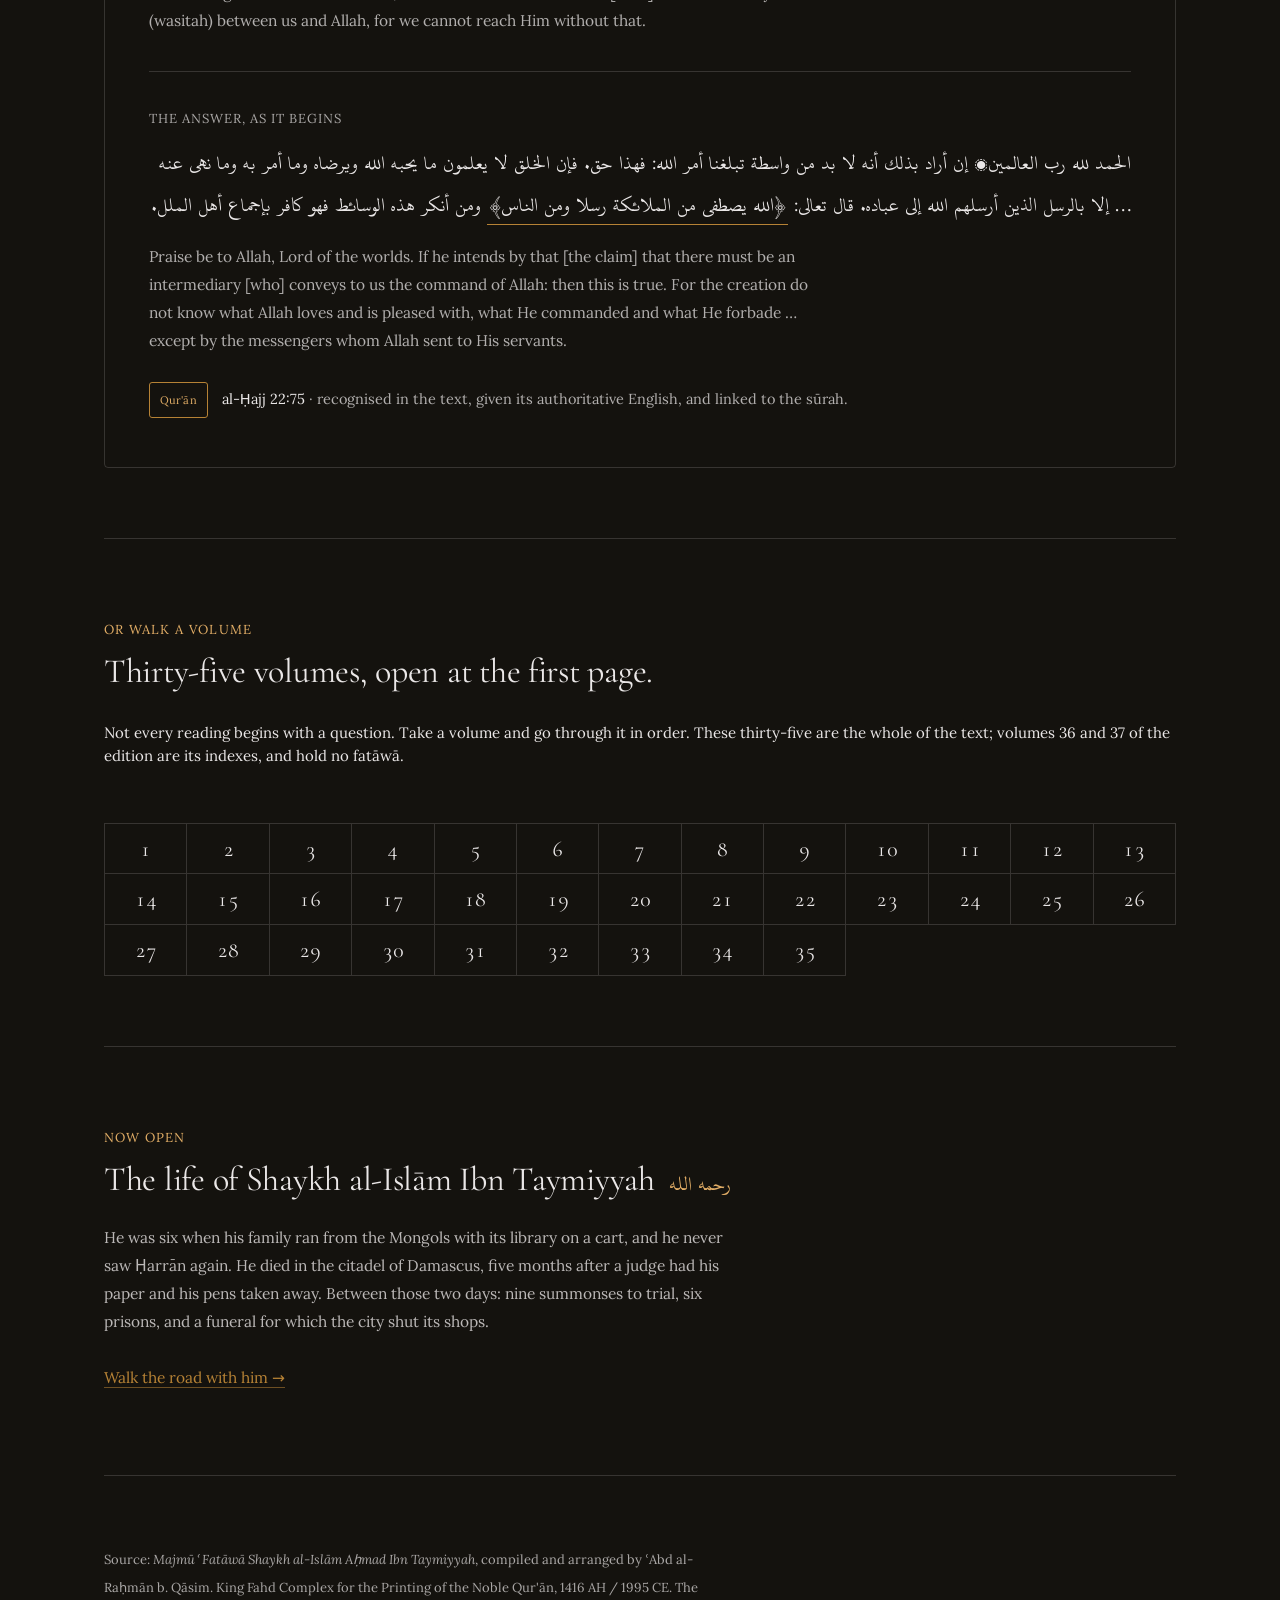
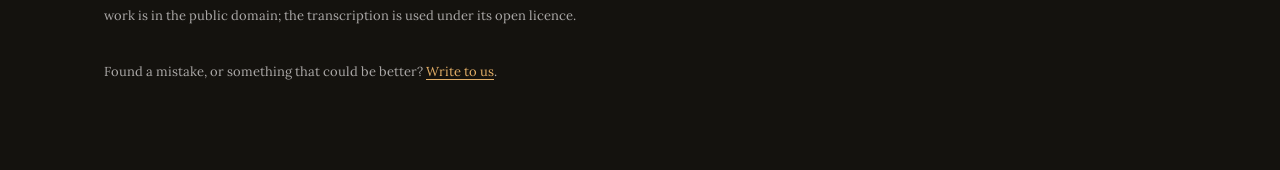
==== commit 297a579d: "Call the specimen link Example "One result" described the section accurately and still read as a puz" ====
--- a/web/index.html
+++ b/web/index.html
@@ -400,7 +400,7 @@
     <span class="name ar" lang="ar">المجموع</span>
   </a>
   <span class="nav-spacer"></span>
-  <a href="#specimen" aria-current="location"><span class="en">One result</span><span class="ar" lang="ar">نتيجة واحدة</span></a>
+  <a href="#specimen" aria-current="location"><span class="en">Example</span><span class="ar" lang="ar">مثال</span></a>
   <a href="#volumes"><span class="en">Volumes</span><span class="ar" lang="ar">المجلدات</span></a>
   <a href="life.html"><span class="en">His life</span><span class="ar" lang="ar">سيرته</span></a>
   <a class="nav-write" href="corrections.html" aria-label="Write to us / راسلنا"><svg width="16" height="16" viewBox="0 0 24 24" fill="none" stroke="currentColor" stroke-width="1.7" stroke-linecap="round" stroke-linejoin="round" aria-hidden="true"><rect x="3" y="5" width="18" height="14" rx="1.5"/><path d="m3.6 6.2 8.4 5.9 8.4-5.9"/></svg><span class="lbl en">Write to us</span><span class="lbl ar" lang="ar">راسلنا</span></a>
